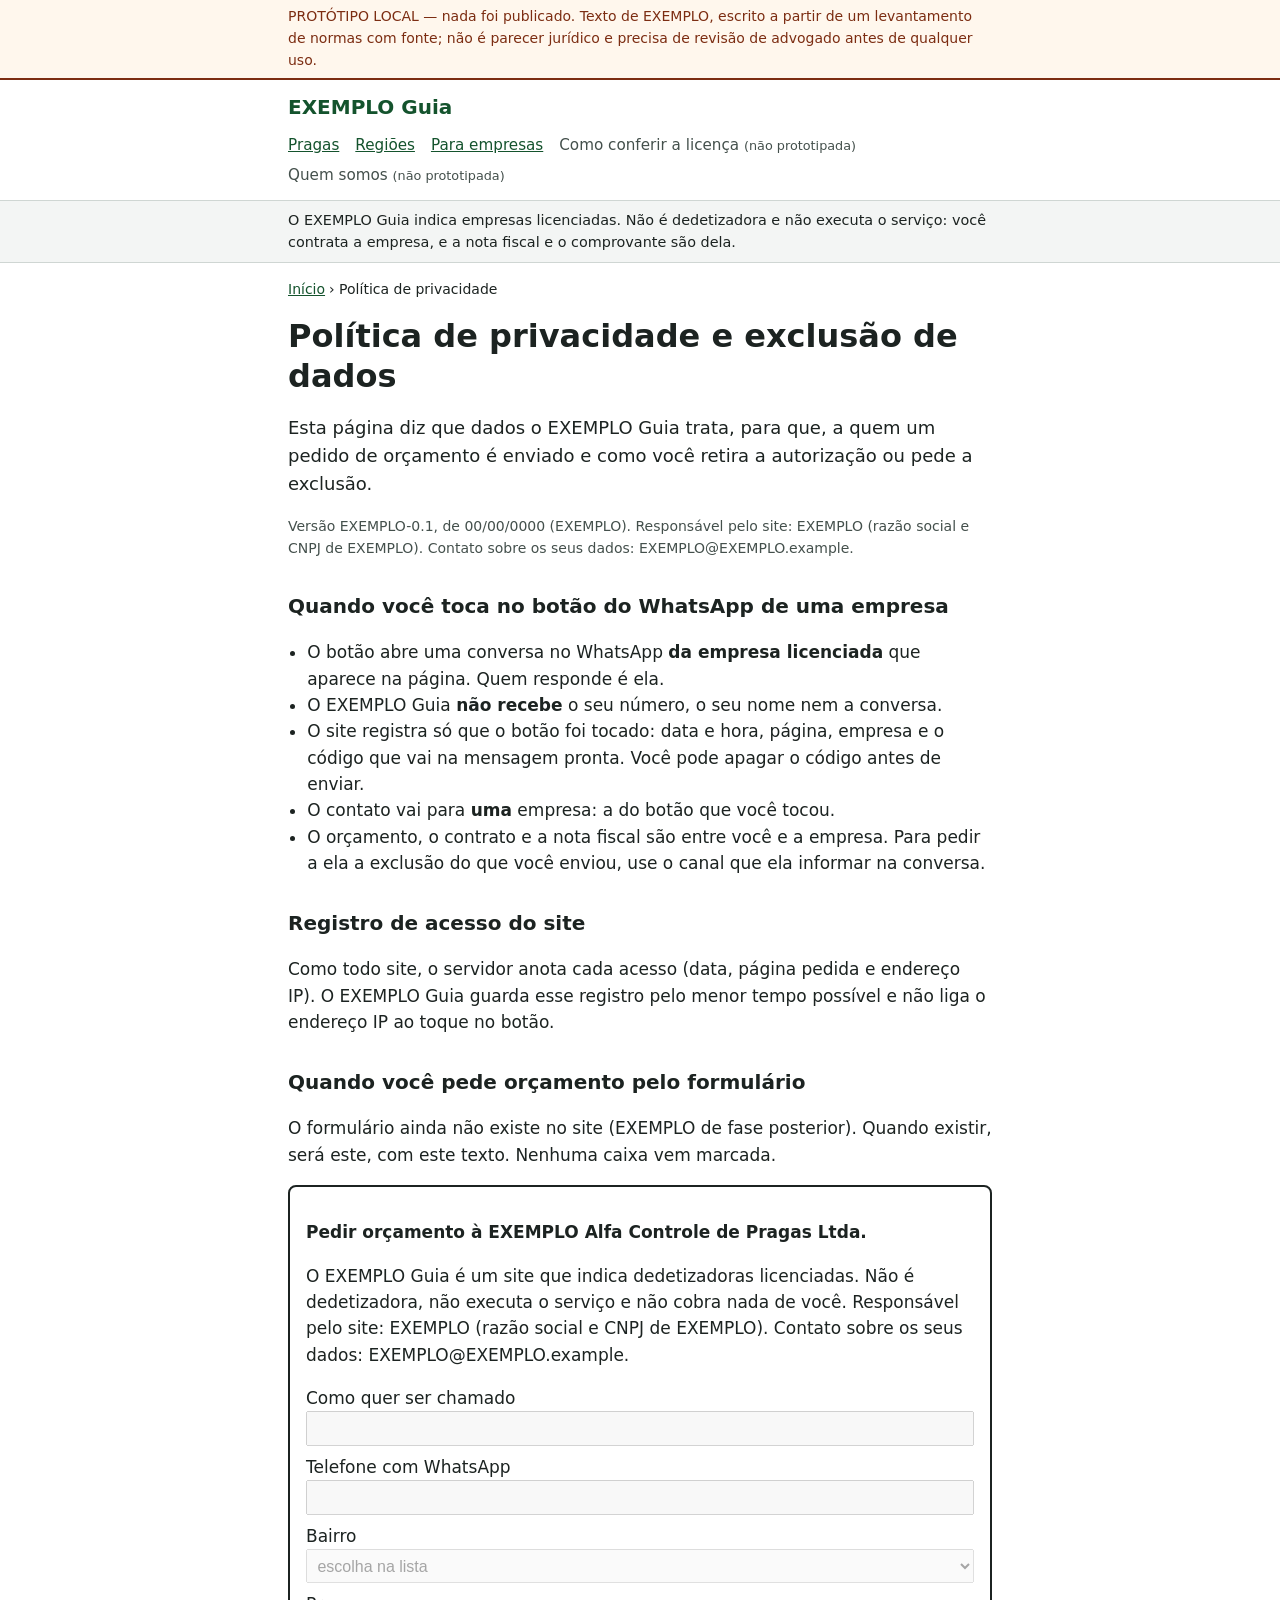
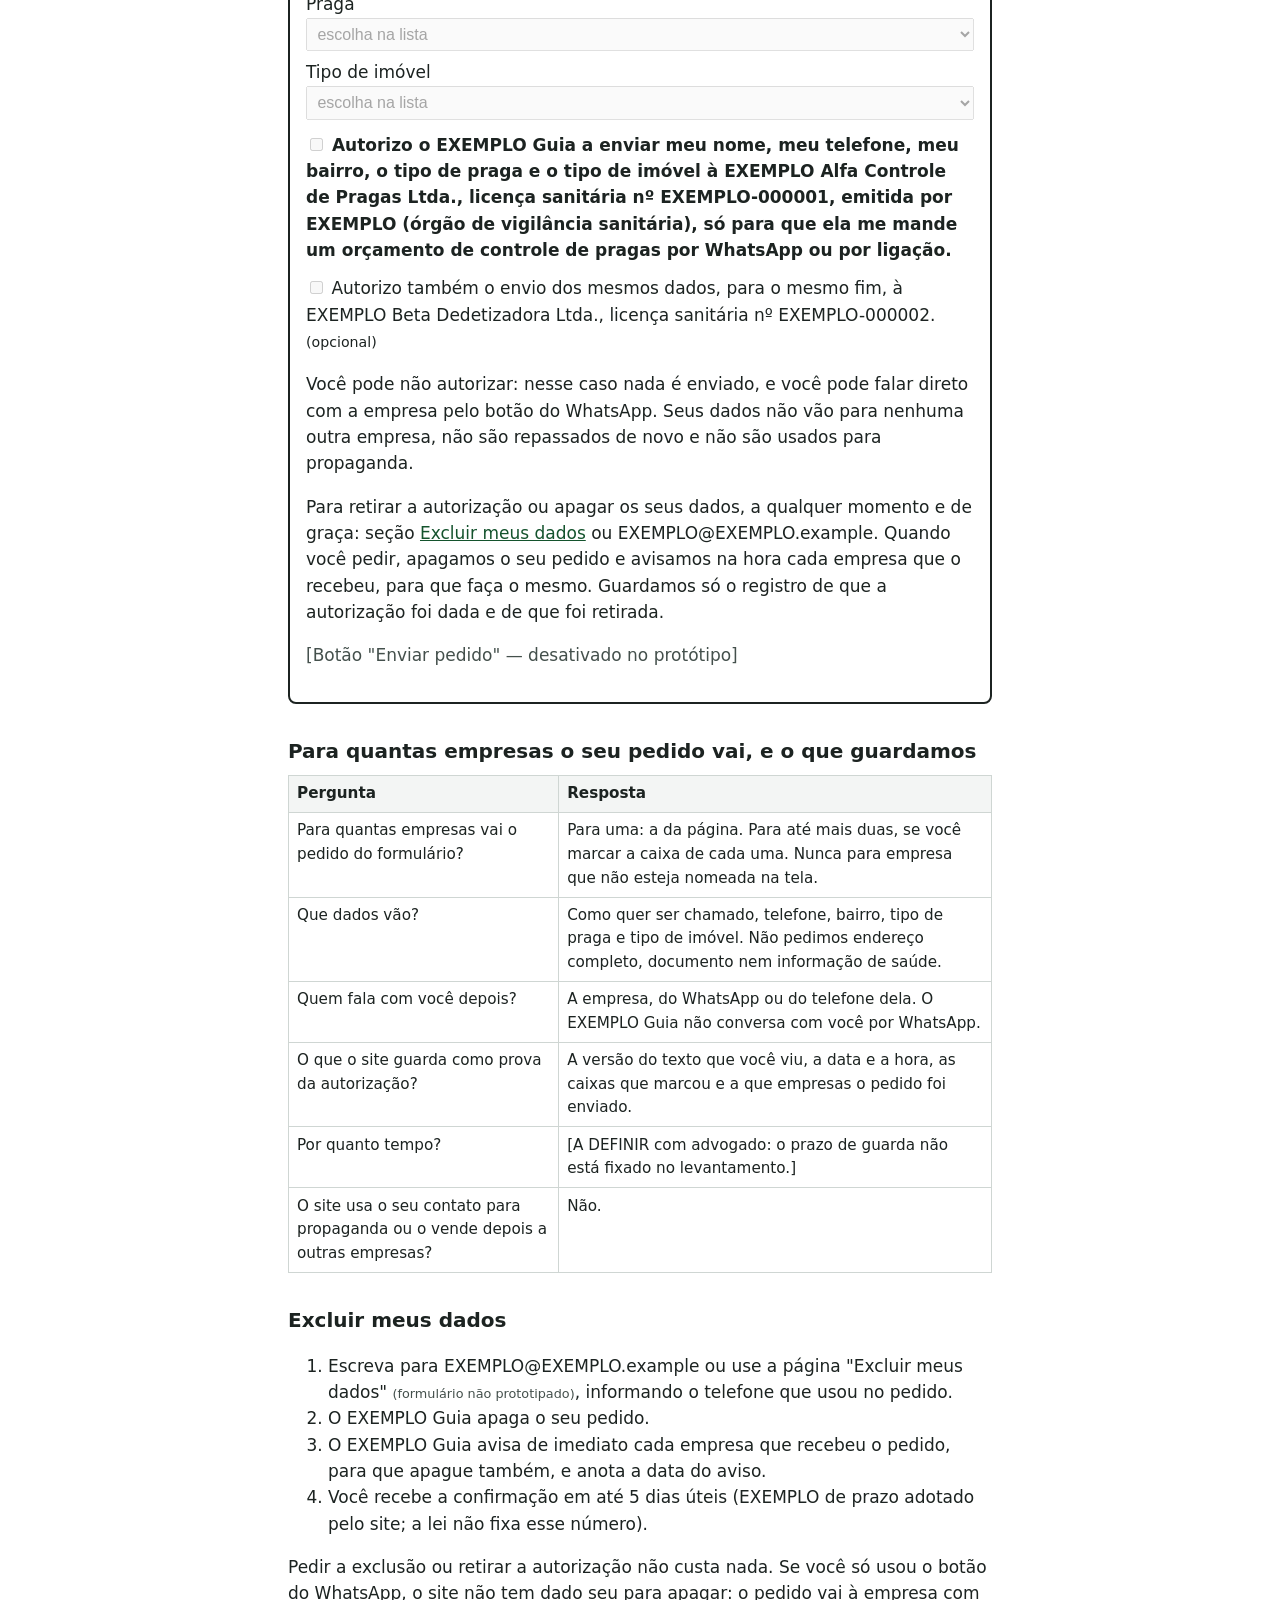
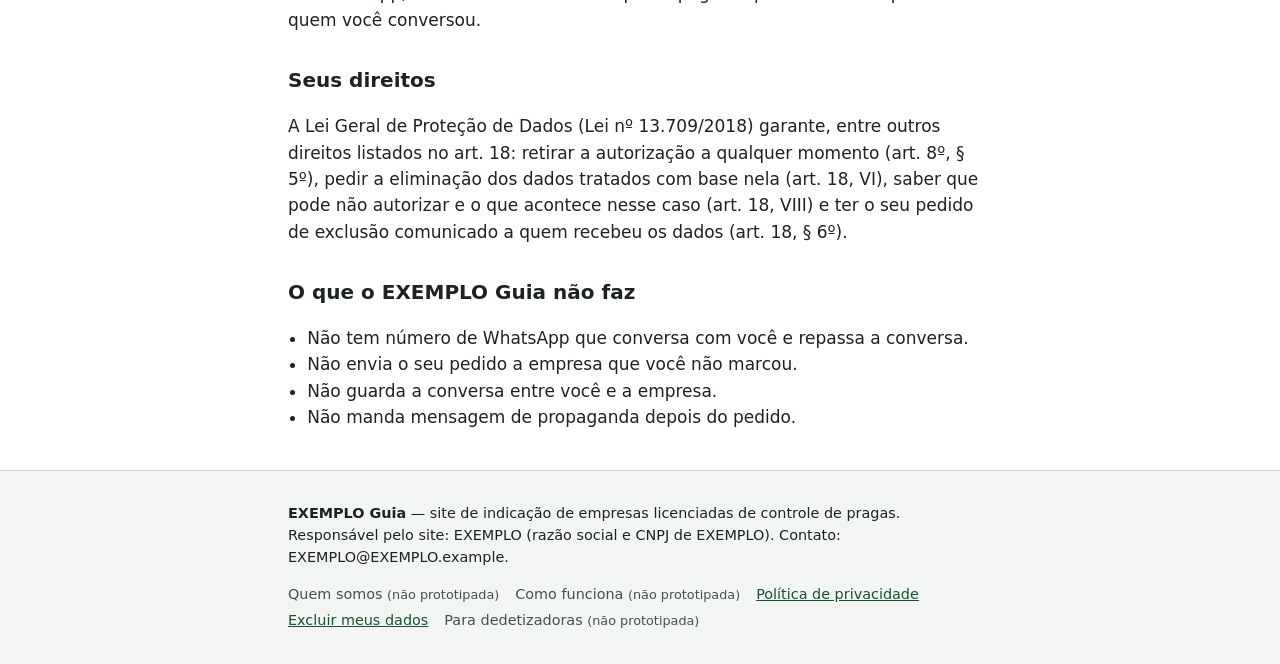
==== prototipo/privacidade/index.html @ ca92075f "item 7: primeira versao do prototipo (4 paginas, estilo, robots, LEIA-ME; nao verificado); item 5: v" ====
<!DOCTYPE html>
<html lang="pt-BR">
<head>
  <meta charset="utf-8">
  <meta name="viewport" content="width=device-width, initial-scale=1">
  <title>Política de privacidade e exclusão de dados | EXEMPLO Guia</title>
  <meta name="description" content="Que dados o EXEMPLO Guia trata, para quem um pedido de orçamento é enviado, o texto da autorização e como pedir a exclusão.">
  <link rel="canonical" href="https://EXEMPLO.example/privacidade/">
  <link rel="stylesheet" href="../estilo.css">
  <script type="application/ld+json">
  {
    "@context": "https://schema.org",
    "@type": "BreadcrumbList",
    "itemListElement": [
      { "@type": "ListItem", "position": 1, "name": "Início", "item": "https://EXEMPLO.example/" },
      { "@type": "ListItem", "position": 2, "name": "Política de privacidade", "item": "https://EXEMPLO.example/privacidade/" }
    ]
  }
  </script>
</head>
<body>

<!-- G1: faixa do protótipo (não faz parte do site) -->
<div class="prototipo" data-bloco="G1"><div class="largura">PROTÓTIPO LOCAL — nada foi publicado. Texto de EXEMPLO, escrito a partir de um levantamento de normas com fonte; não é parecer jurídico e precisa de revisão de advogado antes de qualquer uso.</div></div>

<!-- G2: cabeçalho e navegação -->
<header class="topo" data-bloco="G2"><div class="largura">
  <a class="nome" href="../index.html">EXEMPLO Guia</a>
  <nav aria-label="Principal">
    <ul>
      <li><a href="../index.html#pragas">Pragas</a></li>
      <li><a href="../index.html#regioes">Regiões</a></li>
      <li><a href="../para-empresas/restaurantes/index.html">Para empresas</a></li>
      <li><span class="np">Como conferir a licença <small>(não prototipada)</small></span></li>
      <li><span class="np">Quem somos <small>(não prototipada)</small></span></li>
    </ul>
  </nav>
</div></header>

<!-- G3: faixa fixa — o site é intermediário -->
<div class="intermediario" data-bloco="G3"><div class="largura">O EXEMPLO Guia indica empresas licenciadas. Não é dedetizadora e não executa o serviço: você contrata a empresa, e a nota fiscal e o comprovante são dela.</div></div>

<main class="largura">

  <!-- V0: trilha -->
  <nav class="trilha" aria-label="Você está em" data-bloco="V0">
    <ol>
      <li><a href="../index.html">Início</a></li>
      <li aria-current="page">Política de privacidade</li>
    </ol>
  </nav>

  <!-- V1: título, quem responde, versão -->
  <section data-bloco="V1">
    <h1>Política de privacidade e exclusão de dados</h1>
    <p class="abertura">Esta página diz que dados o EXEMPLO Guia trata, para que, a quem um pedido de orçamento é enviado e como você retira a autorização ou pede a exclusão.</p>
    <p class="revisao">Versão EXEMPLO-0.1, de 00/00/0000 (EXEMPLO). Responsável pelo site: EXEMPLO (razão social e CNPJ de EXEMPLO). Contato sobre os seus dados: EXEMPLO@EXEMPLO.example.</p>
  </section>

  <!-- V2: o que acontece no botão do WhatsApp (via A) -->
  <section data-bloco="V2">
    <h2>Quando você toca no botão do WhatsApp de uma empresa</h2>
    <ul class="lista-simples">
      <li>O botão abre uma conversa no WhatsApp <strong>da empresa licenciada</strong> que aparece na página. Quem responde é ela.</li>
      <li>O EXEMPLO Guia <strong>não recebe</strong> o seu número, o seu nome nem a conversa.</li>
      <li>O site registra só que o botão foi tocado: data e hora, página, empresa e o código que vai na mensagem pronta. Você pode apagar o código antes de enviar.</li>
      <li>O contato vai para <strong>uma</strong> empresa: a do botão que você tocou.</li>
      <li>O orçamento, o contrato e a nota fiscal são entre você e a empresa. Para pedir a ela a exclusão do que você enviou, use o canal que ela informar na conversa.</li>
    </ul>
  </section>

  <!-- V3: registro de acesso do servidor -->
  <section data-bloco="V3">
    <h2>Registro de acesso do site</h2>
    <p>Como todo site, o servidor anota cada acesso (data, página pedida e endereço IP). O EXEMPLO Guia guarda esse registro pelo menor tempo possível e não liga o endereço IP ao toque no botão.</p>
  </section>

  <!-- V4: formulário com autorização (via B) — texto do consentimento -->
  <section id="autorizacao" data-bloco="V4">
    <h2>Quando você pede orçamento pelo formulário</h2>
    <p>O formulário ainda não existe no site (EXEMPLO de fase posterior). Quando existir, será este, com este texto. Nenhuma caixa vem marcada.</p>

    <div class="consentimento" role="group" aria-label="Exemplo de formulário, desativado">
      <h3>Pedir orçamento à EXEMPLO Alfa Controle de Pragas Ltda.</h3>
      <p>O EXEMPLO Guia é um site que indica dedetizadoras licenciadas. Não é dedetizadora, não executa o serviço e não cobra nada de você. Responsável pelo site: EXEMPLO (razão social e CNPJ de EXEMPLO). Contato sobre os seus dados: EXEMPLO@EXEMPLO.example.</p>

      <span class="campo">Como quer ser chamado <input type="text" disabled aria-label="Como quer ser chamado (desativado)"></span>
      <span class="campo">Telefone com WhatsApp <input type="text" disabled aria-label="Telefone com WhatsApp (desativado)"></span>
      <span class="campo">Bairro <select disabled aria-label="Bairro (desativado)"><option>escolha na lista</option></select></span>
      <span class="campo">Praga <select disabled aria-label="Praga (desativado)"><option>escolha na lista</option></select></span>
      <span class="campo">Tipo de imóvel <select disabled aria-label="Tipo de imóvel (desativado)"><option>escolha na lista</option></select></span>

      <label class="principal"><input type="checkbox" disabled> Autorizo o EXEMPLO Guia a enviar meu nome, meu telefone, meu bairro, o tipo de praga e o tipo de imóvel à EXEMPLO Alfa Controle de Pragas Ltda., licença sanitária nº EXEMPLO-000001, emitida por EXEMPLO (órgão de vigilância sanitária), só para que ela me mande um orçamento de controle de pragas por WhatsApp ou por ligação.</label>

      <label><input type="checkbox" disabled> Autorizo também o envio dos mesmos dados, para o mesmo fim, à EXEMPLO Beta Dedetizadora Ltda., licença sanitária nº EXEMPLO-000002. <small>(opcional)</small></label>

      <p>Você pode não autorizar: nesse caso nada é enviado, e você pode falar direto com a empresa pelo botão do WhatsApp. Seus dados não vão para nenhuma outra empresa, não são repassados de novo e não são usados para propaganda.</p>
      <p>Para retirar a autorização ou apagar os seus dados, a qualquer momento e de graça: seção <a href="#excluir">Excluir meus dados</a> ou EXEMPLO@EXEMPLO.example. Quando você pedir, apagamos o seu pedido e avisamos na hora cada empresa que o recebeu, para que faça o mesmo. Guardamos só o registro de que a autorização foi dada e de que foi retirada.</p>
      <p><span class="np">[Botão "Enviar pedido" — desativado no protótipo]</span></p>
    </div>
  </section>

  <!-- V5: para quantas empresas e o que fica guardado -->
  <section data-bloco="V5">
    <h2>Para quantas empresas o seu pedido vai, e o que guardamos</h2>
    <table>
      <thead><tr><th>Pergunta</th><th>Resposta</th></tr></thead>
      <tbody>
        <tr><td>Para quantas empresas vai o pedido do formulário?</td><td>Para uma: a da página. Para até mais duas, se você marcar a caixa de cada uma. Nunca para empresa que não esteja nomeada na tela.</td></tr>
        <tr><td>Que dados vão?</td><td>Como quer ser chamado, telefone, bairro, tipo de praga e tipo de imóvel. Não pedimos endereço completo, documento nem informação de saúde.</td></tr>
        <tr><td>Quem fala com você depois?</td><td>A empresa, do WhatsApp ou do telefone dela. O EXEMPLO Guia não conversa com você por WhatsApp.</td></tr>
        <tr><td>O que o site guarda como prova da autorização?</td><td>A versão do texto que você viu, a data e a hora, as caixas que marcou e a que empresas o pedido foi enviado.</td></tr>
        <tr><td>Por quanto tempo?</td><td>[A DEFINIR com advogado: o prazo de guarda não está fixado no levantamento.]</td></tr>
        <tr><td>O site usa o seu contato para propaganda ou o vende depois a outras empresas?</td><td>Não.</td></tr>
      </tbody>
    </table>
  </section>

  <!-- V6: exclusão -->
  <section id="excluir" data-bloco="V6">
    <h2>Excluir meus dados</h2>
    <ol>
      <li>Escreva para EXEMPLO@EXEMPLO.example ou use a página "Excluir meus dados" <span class="np"><small>(formulário não prototipado)</small></span>, informando o telefone que usou no pedido.</li>
      <li>O EXEMPLO Guia apaga o seu pedido.</li>
      <li>O EXEMPLO Guia avisa de imediato cada empresa que recebeu o pedido, para que apague também, e anota a data do aviso.</li>
      <li>Você recebe a confirmação em até 5 dias úteis (EXEMPLO de prazo adotado pelo site; a lei não fixa esse número).</li>
    </ol>
    <p>Pedir a exclusão ou retirar a autorização não custa nada. Se você só usou o botão do WhatsApp, o site não tem dado seu para apagar: o pedido vai à empresa com quem você conversou.</p>
  </section>

  <!-- V7: direitos -->
  <section data-bloco="V7">
    <h2>Seus direitos</h2>
    <p>A Lei Geral de Proteção de Dados (Lei nº 13.709/2018) garante, entre outros direitos listados no art. 18: retirar a autorização a qualquer momento (art. 8º, § 5º), pedir a eliminação dos dados tratados com base nela (art. 18, VI), saber que pode não autorizar e o que acontece nesse caso (art. 18, VIII) e ter o seu pedido de exclusão comunicado a quem recebeu os dados (art. 18, § 6º).</p>
  </section>

  <!-- V8: o que o site não faz -->
  <section data-bloco="V8">
    <h2>O que o EXEMPLO Guia não faz</h2>
    <ul class="lista-simples">
      <li>Não tem número de WhatsApp que conversa com você e repassa a conversa.</li>
      <li>Não envia o seu pedido a empresa que você não marcou.</li>
      <li>Não guarda a conversa entre você e a empresa.</li>
      <li>Não manda mensagem de propaganda depois do pedido.</li>
    </ul>
  </section>

</main>

<!-- G4: rodapé -->
<footer class="rodape" data-bloco="G4"><div class="largura">
  <p><strong>EXEMPLO Guia</strong> — site de indicação de empresas licenciadas de controle de pragas. Responsável pelo site: EXEMPLO (razão social e CNPJ de EXEMPLO). Contato: EXEMPLO@EXEMPLO.example.</p>
  <ul>
    <li><span class="np">Quem somos <small>(não prototipada)</small></span></li>
    <li><span class="np">Como funciona <small>(não prototipada)</small></span></li>
    <li><a href="index.html" aria-current="page">Política de privacidade</a></li>
    <li><a href="#excluir">Excluir meus dados</a></li>
    <li><span class="np">Para dedetizadoras <small>(não prototipada)</small></span></li>
  </ul>
</div></footer>

</body>
</html>
---- prototipo/estilo.css ----
/* Protótipo local do EXEMPLO Guia — HTML e CSS puros, sem dependência, sem script. Nada foi publicado. */
/* Celular primeiro (desenho_v0.md, seção 3.4): uma coluna; em tela larga só aumenta a margem. */

:root {
  --texto: #1c2321;
  --fundo: #ffffff;
  --suave: #f3f5f4;
  --linha: #cfd6d3;
  --marca: #14532d;
  --botao: #166534;
  --aviso: #7c2d12;
  --aviso-fundo: #fff7ed;
}

* { box-sizing: border-box; }

body {
  margin: 0;
  font-family: system-ui, -apple-system, "Segoe UI", Roboto, Arial, sans-serif;
  font-size: 1.0625rem;
  line-height: 1.55;
  color: var(--texto);
  background: var(--fundo);
}

a { color: var(--marca); }
a:focus-visible { outline: 3px solid #f59e0b; outline-offset: 2px; }

.largura { max-width: 46rem; margin: 0 auto; padding: 0 1rem; }

/* G1 — faixa que só existe no protótipo */
.prototipo {
  background: var(--aviso-fundo);
  color: var(--aviso);
  border-bottom: 2px solid var(--aviso);
  font-size: 0.875rem;
  padding: 0.4rem 0;
}

/* G2 — cabeçalho e navegação */
.topo { border-bottom: 1px solid var(--linha); padding: 0.75rem 0; }
.topo .nome { font-weight: 700; font-size: 1.25rem; text-decoration: none; color: var(--marca); }
.topo nav ul { list-style: none; margin: 0.5rem 0 0; padding: 0; display: flex; flex-wrap: wrap; gap: 0.25rem 1rem; }
.topo nav a, .topo nav span { font-size: 0.95rem; }

/* G3 — faixa fixa: o site é intermediário */
.intermediario {
  background: var(--suave);
  border-bottom: 1px solid var(--linha);
  font-size: 0.9rem;
  padding: 0.5rem 0;
}

.trilha { font-size: 0.875rem; margin: 1rem 0 0; }
.trilha ol { list-style: none; margin: 0; padding: 0; display: flex; flex-wrap: wrap; gap: 0.25rem; }
.trilha li + li::before { content: "› "; }

h1 { font-size: 1.6rem; line-height: 1.25; margin: 1rem 0 0.5rem; }
h2 { font-size: 1.25rem; margin: 2rem 0 0.5rem; }
h3 { font-size: 1.0625rem; margin: 1rem 0 0.25rem; }
.abertura { font-size: 1.125rem; }
.revisao { font-size: 0.875rem; color: #44504c; }

/* Bloco "Quem executa" */
.empresa {
  border: 1px solid var(--linha);
  border-radius: 0.5rem;
  padding: 1rem;
  margin: 1rem 0;
  background: var(--fundo);
}
.empresa h3 { margin-top: 0; font-size: 1.125rem; }
.empresa dl { margin: 0.5rem 0; display: grid; grid-template-columns: 1fr; gap: 0.15rem 1rem; }
.empresa dt { font-weight: 600; font-size: 0.9rem; }
.empresa dd { margin: 0 0 0.4rem; }
.publicidade {
  display: inline-block;
  font-size: 0.8rem;
  font-weight: 700;
  letter-spacing: 0.02em;
  border: 1px solid var(--texto);
  border-radius: 0.25rem;
  padding: 0 0.4rem;
  margin-bottom: 0.5rem;
}

.botao {
  display: block;
  text-align: center;
  background: var(--botao);
  color: #ffffff;
  font-weight: 700;
  text-decoration: none;
  border-radius: 0.5rem;
  padding: 0.8rem 1rem;
  margin: 0.75rem 0 0.4rem;
}
.aviso-botao { font-size: 0.875rem; color: #44504c; margin: 0; }

table { border-collapse: collapse; width: 100%; margin: 0.5rem 0; font-size: 0.95rem; }
th, td { border: 1px solid var(--linha); padding: 0.4rem 0.5rem; text-align: left; vertical-align: top; }
th { background: var(--suave); }

.lista-simples { padding-left: 1.2rem; }
.np { color: #44504c; }
.np small { font-size: 0.8rem; }
.a-escrever {
  border-left: 4px solid var(--aviso);
  background: var(--aviso-fundo);
  padding: 0.5rem 0.75rem;
  font-size: 0.95rem;
}

/* Texto de consentimento (política de privacidade) */
.consentimento {
  border: 2px solid var(--texto);
  border-radius: 0.5rem;
  padding: 1rem;
  margin: 1rem 0;
}
.consentimento label { display: block; margin: 0.75rem 0; }
.consentimento .campo { display: block; margin: 0.5rem 0; }
.consentimento input[type="text"], .consentimento select { width: 100%; padding: 0.4rem; font-size: 1rem; }
.consentimento .principal { font-weight: 700; }

/* Atalho pequeno e fixo no rodapé da tela: leva ao bloco "Quem executa"; não cobre o conteúdo */
.atalho {
  position: sticky;
  bottom: 0;
  background: var(--fundo);
  border-top: 1px solid var(--linha);
  padding: 0.4rem 0;
  font-size: 0.9rem;
  text-align: center;
}

.rodape {
  margin-top: 2.5rem;
  border-top: 1px solid var(--linha);
  background: var(--suave);
  font-size: 0.9rem;
  padding: 1rem 0 1.5rem;
}
.rodape ul { list-style: none; margin: 0.5rem 0; padding: 0; display: flex; flex-wrap: wrap; gap: 0.25rem 1rem; }

@media (min-width: 40rem) {
  h1 { font-size: 2rem; }
  .empresa dl { grid-template-columns: 14rem 1fr; }
  .empresa dd { margin-bottom: 0.15rem; }
  .botao { display: inline-block; }
}
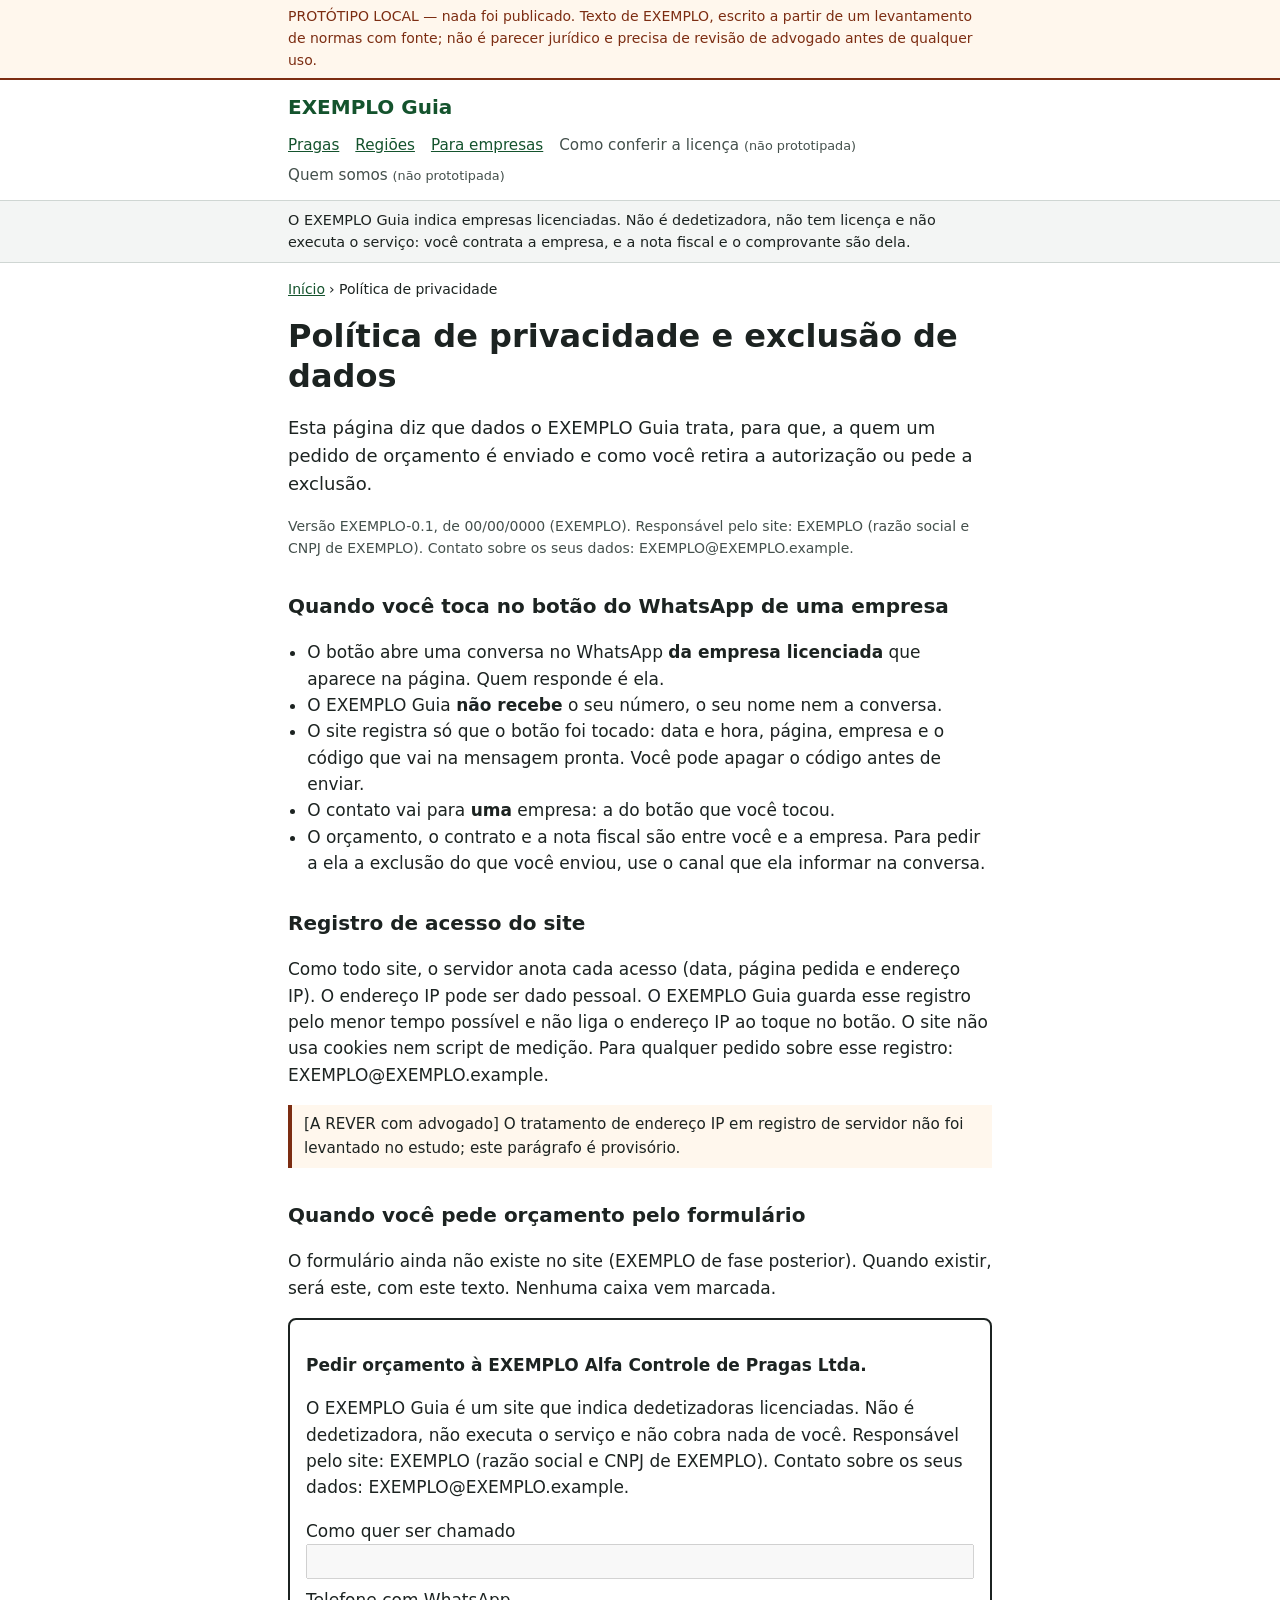
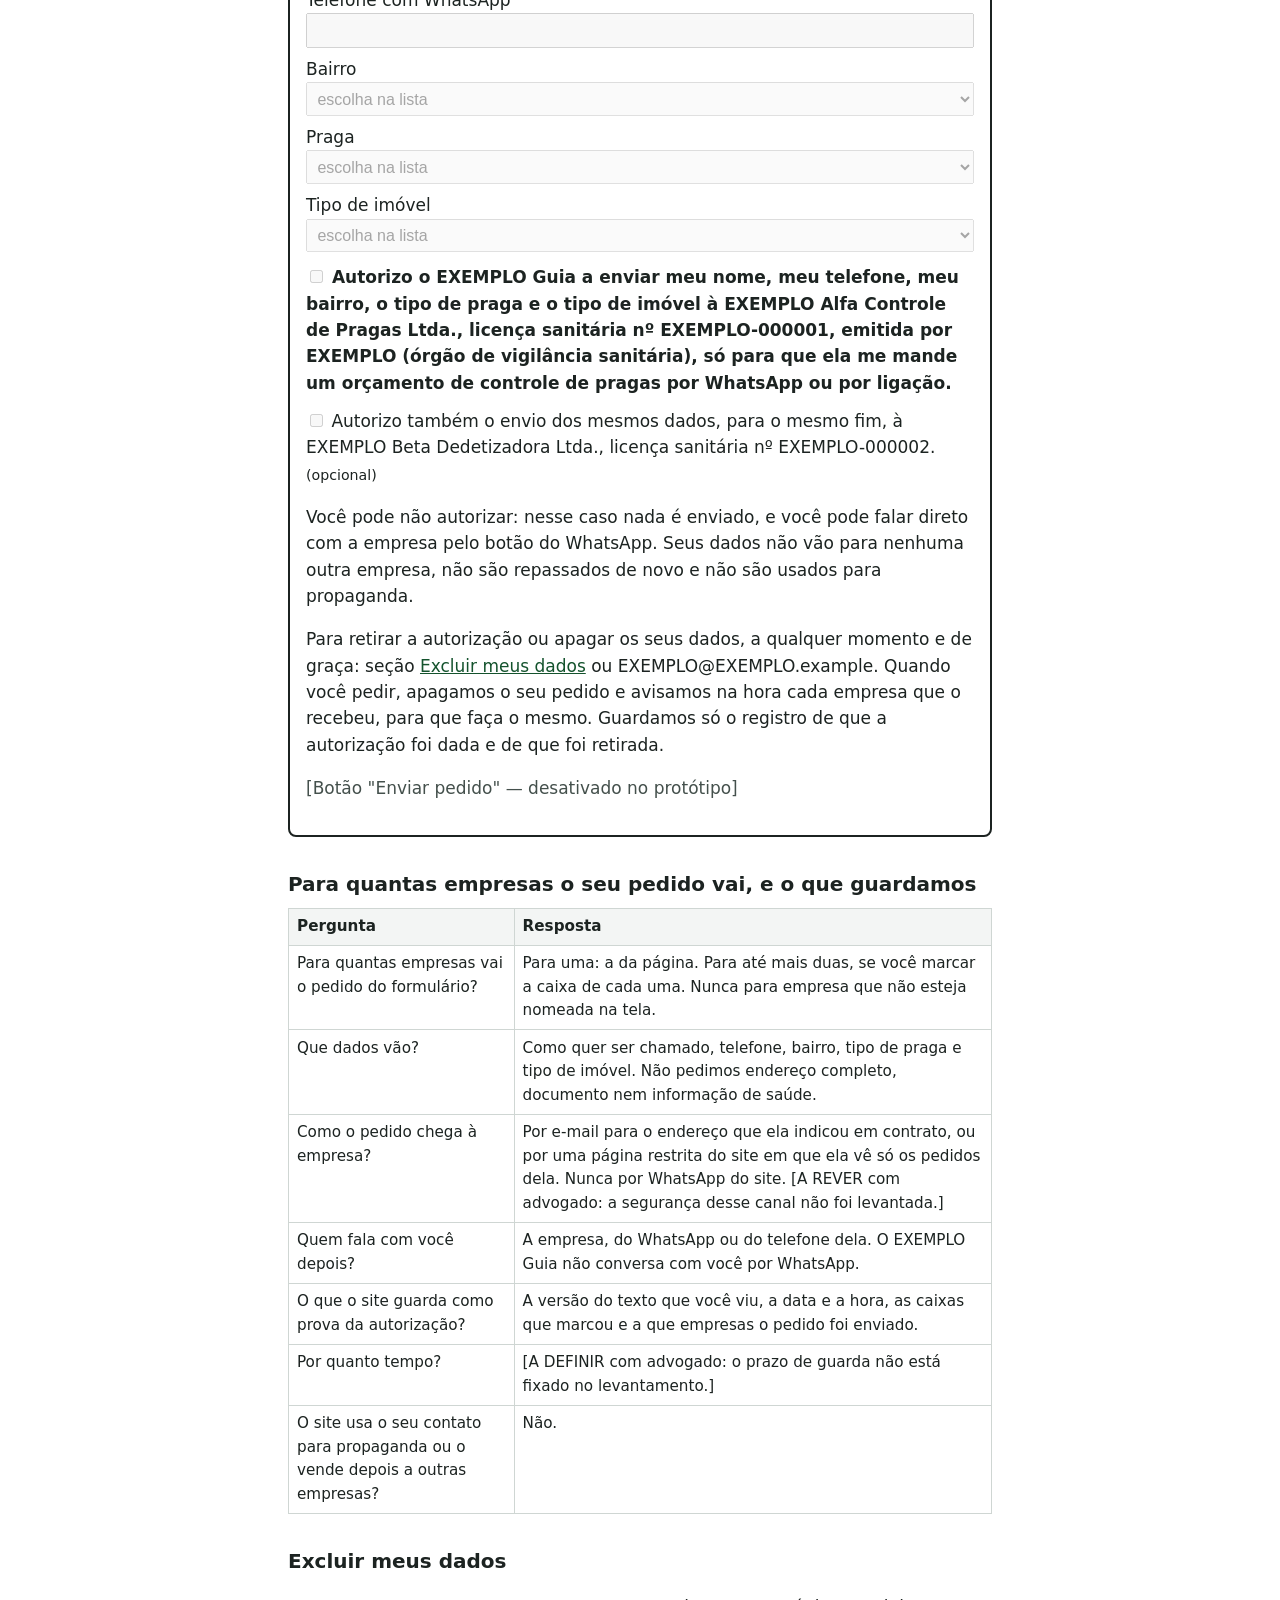
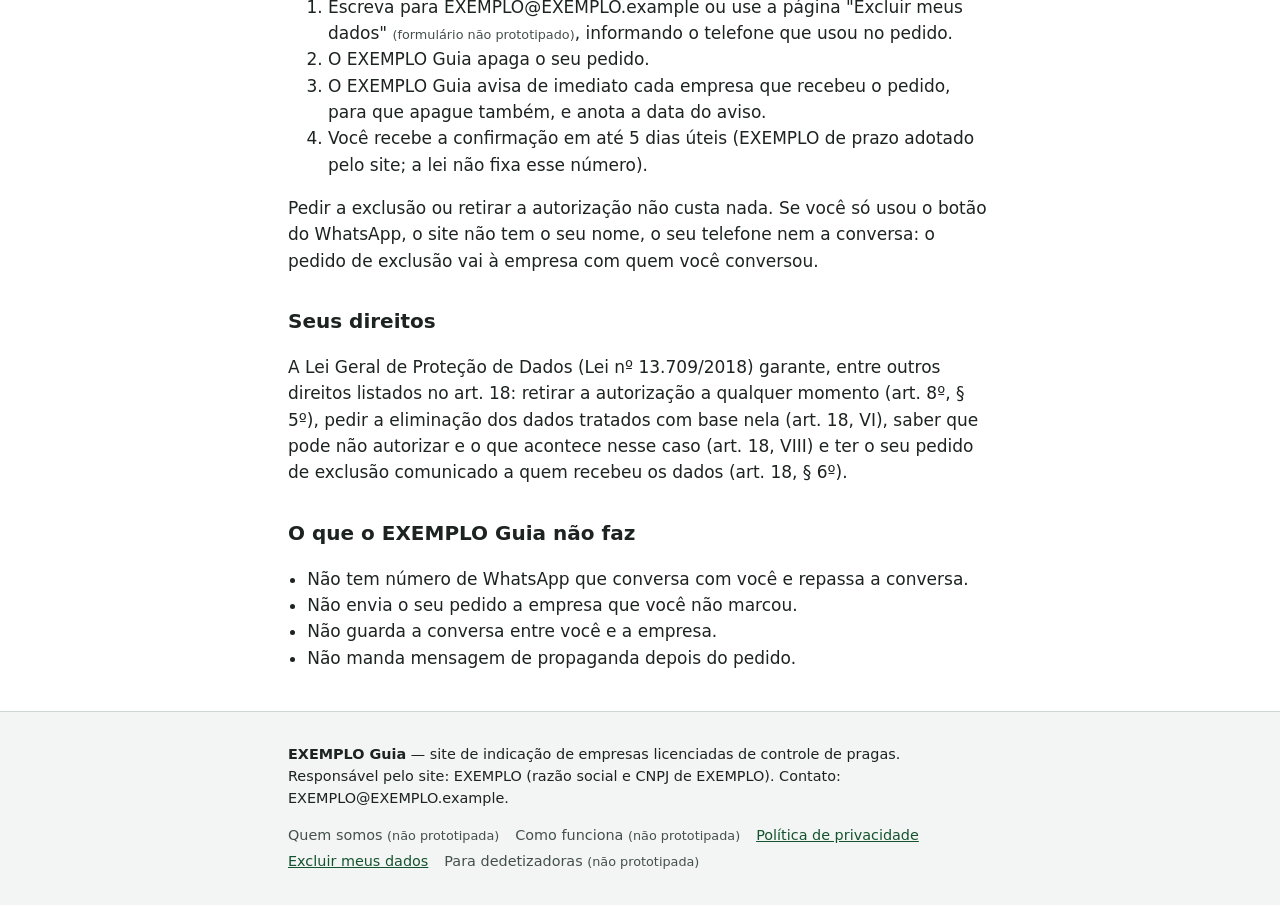
==== commit e0760ca4: "item 6: 21 correcoes do verificador aplicadas (verificacao_item6.md); item 7 e 8 alinhados ao desenh" ====
--- a/prototipo/privacidade/index.html
+++ b/prototipo/privacidade/index.html
@@ -38,7 +38,7 @@
 </div></header>
 
 <!-- G3: faixa fixa — o site é intermediário -->
-<div class="intermediario" data-bloco="G3"><div class="largura">O EXEMPLO Guia indica empresas licenciadas. Não é dedetizadora e não executa o serviço: você contrata a empresa, e a nota fiscal e o comprovante são dela.</div></div>
+<div class="intermediario" data-bloco="G3"><div class="largura">O EXEMPLO Guia indica empresas licenciadas. Não é dedetizadora, não tem licença e não executa o serviço: você contrata a empresa, e a nota fiscal e o comprovante são dela.</div></div>
 
 <main class="largura">
 
@@ -72,7 +72,8 @@
   <!-- V3: registro de acesso do servidor -->
   <section data-bloco="V3">
     <h2>Registro de acesso do site</h2>
-    <p>Como todo site, o servidor anota cada acesso (data, página pedida e endereço IP). O EXEMPLO Guia guarda esse registro pelo menor tempo possível e não liga o endereço IP ao toque no botão.</p>
+    <p>Como todo site, o servidor anota cada acesso (data, página pedida e endereço IP). O endereço IP pode ser dado pessoal. O EXEMPLO Guia guarda esse registro pelo menor tempo possível e não liga o endereço IP ao toque no botão. O site não usa cookies nem script de medição. Para qualquer pedido sobre esse registro: EXEMPLO@EXEMPLO.example.</p>
+    <p class="a-escrever">[A REVER com advogado] O tratamento de endereço IP em registro de servidor não foi levantado no estudo; este parágrafo é provisório.</p>
   </section>
 
   <!-- V4: formulário com autorização (via B) — texto do consentimento -->
@@ -108,6 +109,7 @@
       <tbody>
         <tr><td>Para quantas empresas vai o pedido do formulário?</td><td>Para uma: a da página. Para até mais duas, se você marcar a caixa de cada uma. Nunca para empresa que não esteja nomeada na tela.</td></tr>
         <tr><td>Que dados vão?</td><td>Como quer ser chamado, telefone, bairro, tipo de praga e tipo de imóvel. Não pedimos endereço completo, documento nem informação de saúde.</td></tr>
+        <tr><td>Como o pedido chega à empresa?</td><td>Por e-mail para o endereço que ela indicou em contrato, ou por uma página restrita do site em que ela vê só os pedidos dela. Nunca por WhatsApp do site. [A REVER com advogado: a segurança desse canal não foi levantada.]</td></tr>
         <tr><td>Quem fala com você depois?</td><td>A empresa, do WhatsApp ou do telefone dela. O EXEMPLO Guia não conversa com você por WhatsApp.</td></tr>
         <tr><td>O que o site guarda como prova da autorização?</td><td>A versão do texto que você viu, a data e a hora, as caixas que marcou e a que empresas o pedido foi enviado.</td></tr>
         <tr><td>Por quanto tempo?</td><td>[A DEFINIR com advogado: o prazo de guarda não está fixado no levantamento.]</td></tr>
@@ -125,7 +127,7 @@
       <li>O EXEMPLO Guia avisa de imediato cada empresa que recebeu o pedido, para que apague também, e anota a data do aviso.</li>
       <li>Você recebe a confirmação em até 5 dias úteis (EXEMPLO de prazo adotado pelo site; a lei não fixa esse número).</li>
     </ol>
-    <p>Pedir a exclusão ou retirar a autorização não custa nada. Se você só usou o botão do WhatsApp, o site não tem dado seu para apagar: o pedido vai à empresa com quem você conversou.</p>
+    <p>Pedir a exclusão ou retirar a autorização não custa nada. Se você só usou o botão do WhatsApp, o site não tem o seu nome, o seu telefone nem a conversa: o pedido de exclusão vai à empresa com quem você conversou.</p>
   </section>
 
   <!-- V7: direitos -->
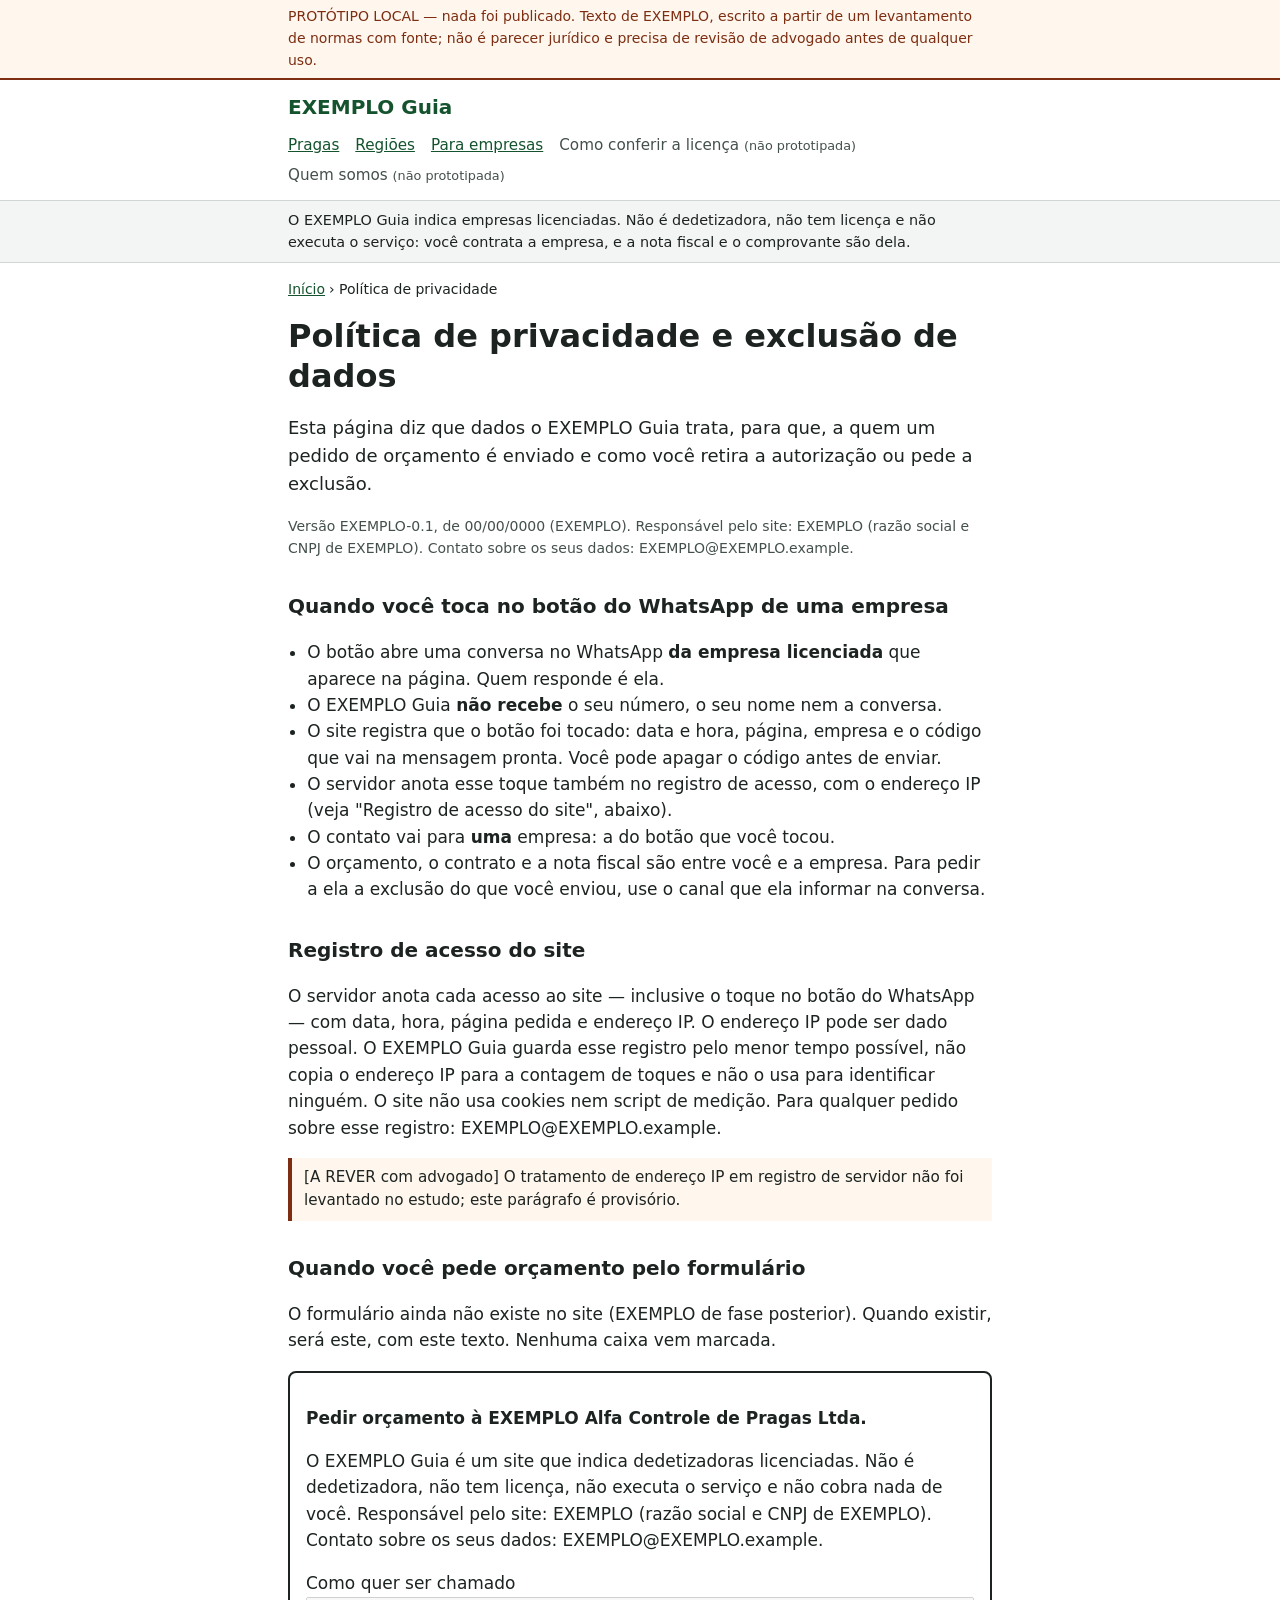
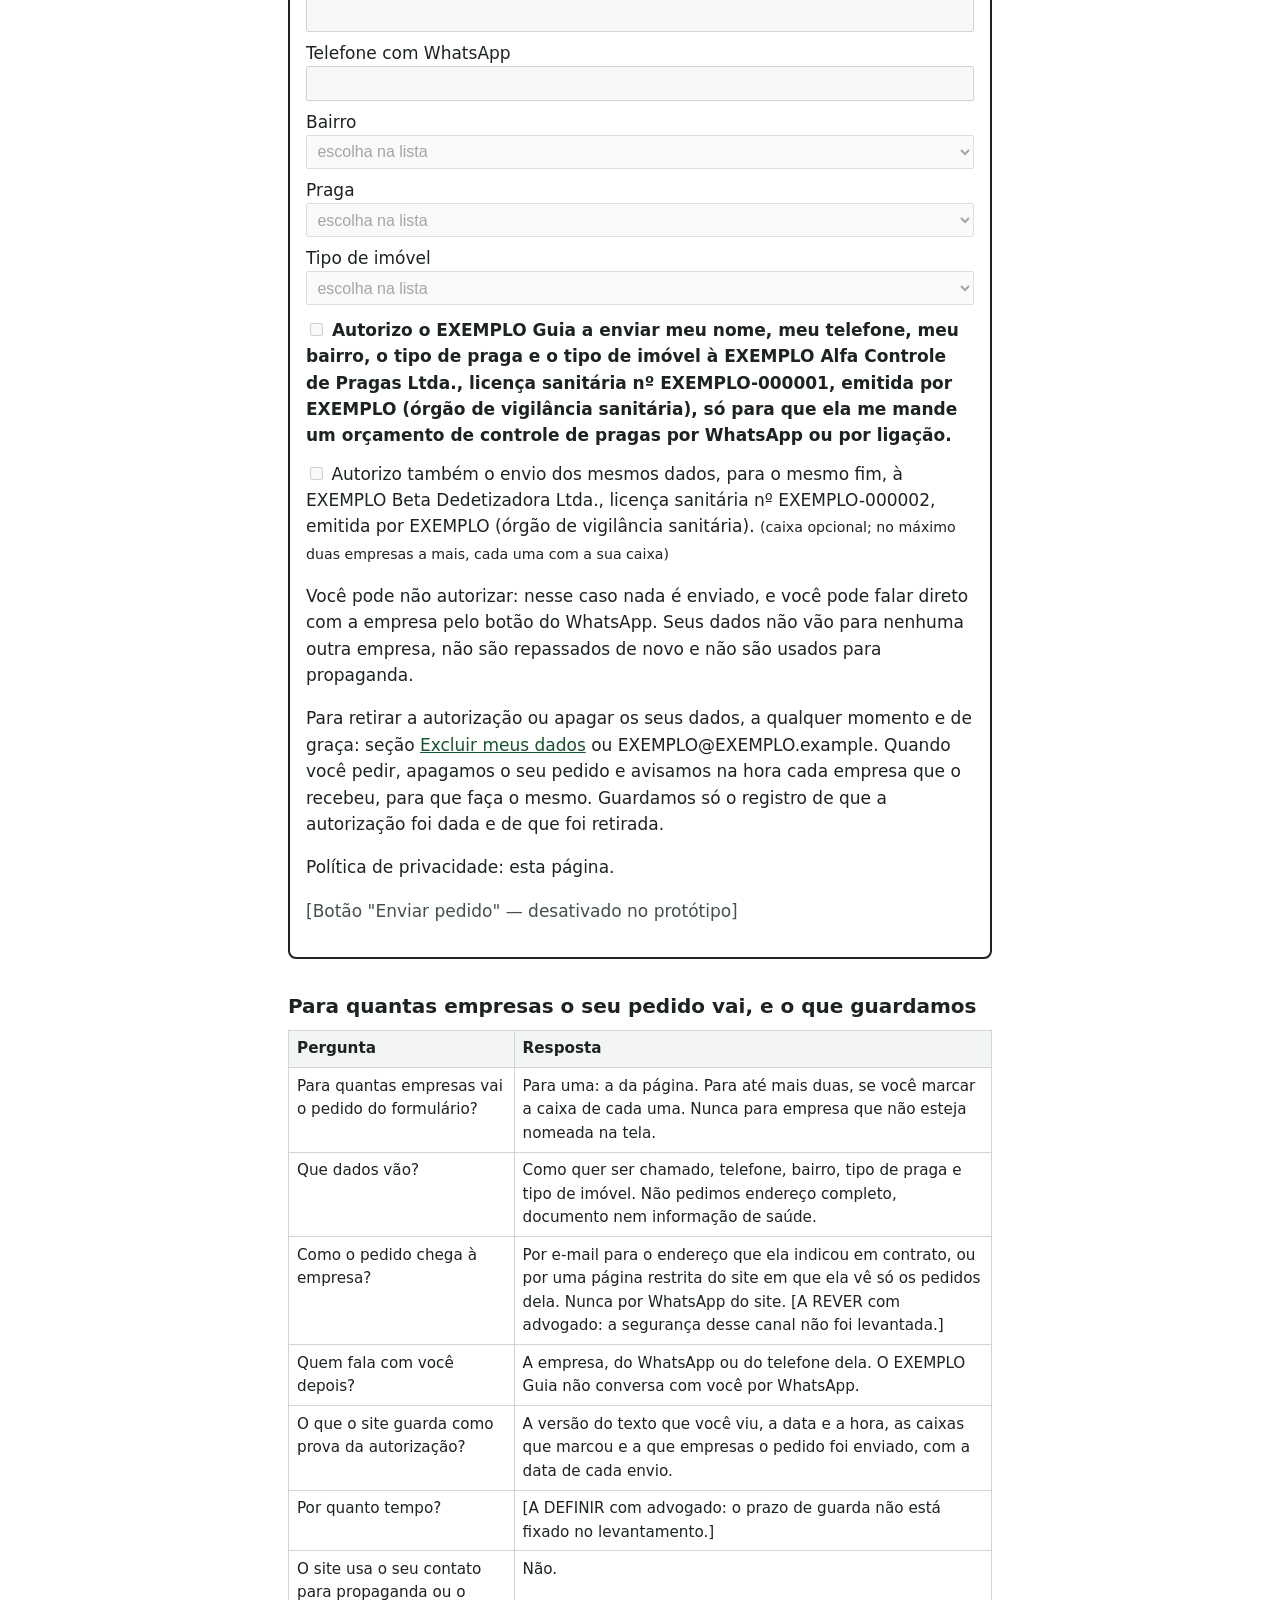
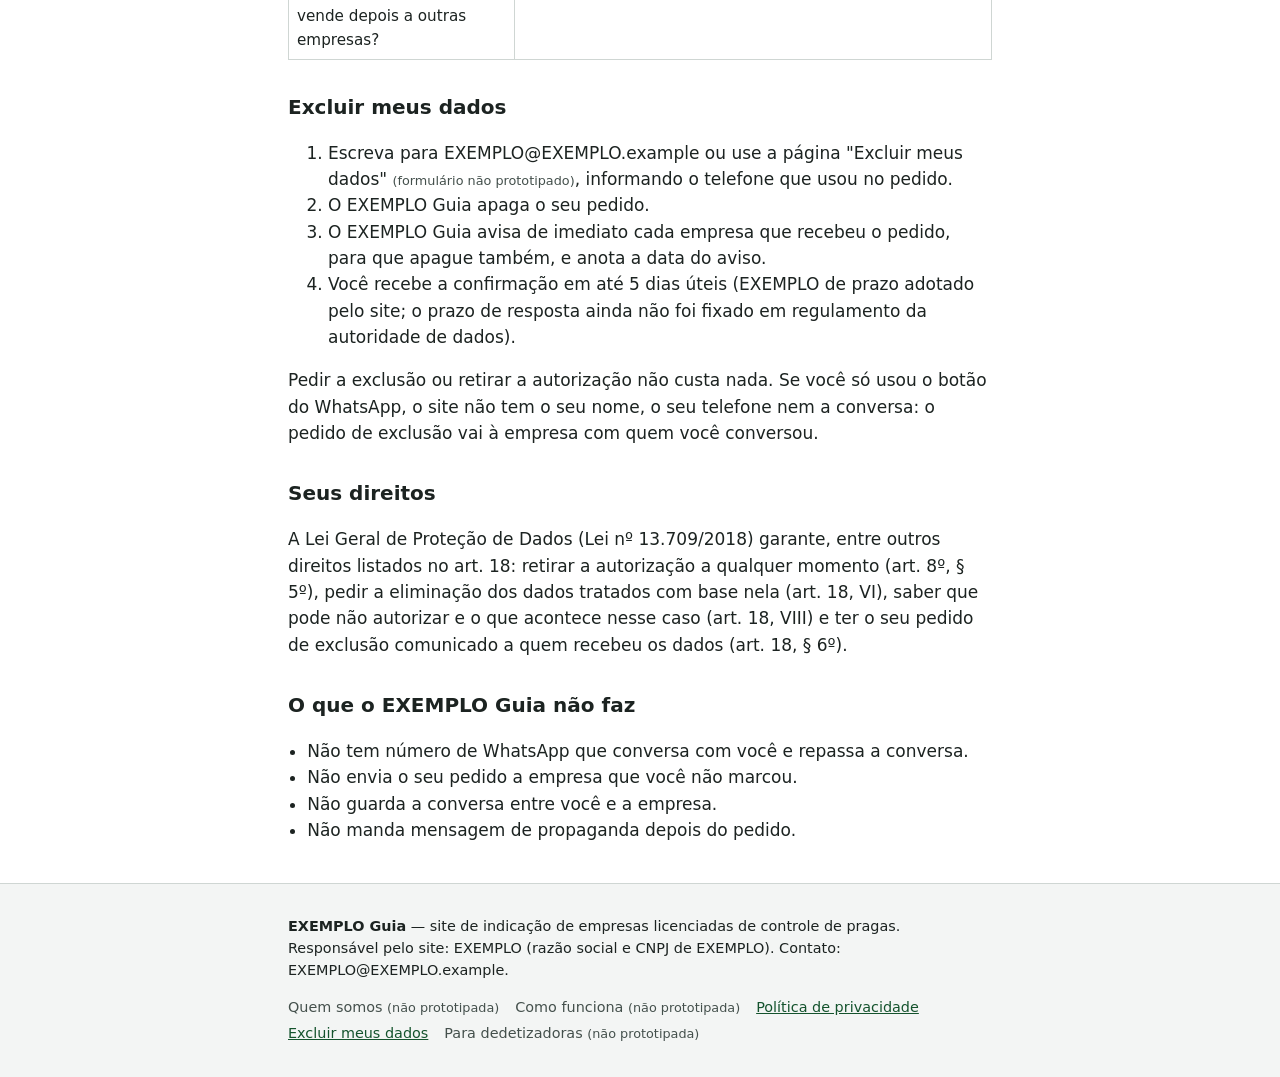
==== commit d4379c10: "item 7: verificacao_item7.md (aprovado com ressalvas; 0 falha em 12) e 22 correcoes aplicadas no pro" ====
--- a/prototipo/privacidade/index.html
+++ b/prototipo/privacidade/index.html
@@ -63,7 +63,8 @@
     <ul class="lista-simples">
       <li>O botão abre uma conversa no WhatsApp <strong>da empresa licenciada</strong> que aparece na página. Quem responde é ela.</li>
       <li>O EXEMPLO Guia <strong>não recebe</strong> o seu número, o seu nome nem a conversa.</li>
-      <li>O site registra só que o botão foi tocado: data e hora, página, empresa e o código que vai na mensagem pronta. Você pode apagar o código antes de enviar.</li>
+      <li>O site registra que o botão foi tocado: data e hora, página, empresa e o código que vai na mensagem pronta. Você pode apagar o código antes de enviar.</li>
+      <li>O servidor anota esse toque também no registro de acesso, com o endereço IP (veja "Registro de acesso do site", abaixo).</li>
       <li>O contato vai para <strong>uma</strong> empresa: a do botão que você tocou.</li>
       <li>O orçamento, o contrato e a nota fiscal são entre você e a empresa. Para pedir a ela a exclusão do que você enviou, use o canal que ela informar na conversa.</li>
     </ul>
@@ -72,7 +73,7 @@
   <!-- V3: registro de acesso do servidor -->
   <section data-bloco="V3">
     <h2>Registro de acesso do site</h2>
-    <p>Como todo site, o servidor anota cada acesso (data, página pedida e endereço IP). O endereço IP pode ser dado pessoal. O EXEMPLO Guia guarda esse registro pelo menor tempo possível e não liga o endereço IP ao toque no botão. O site não usa cookies nem script de medição. Para qualquer pedido sobre esse registro: EXEMPLO@EXEMPLO.example.</p>
+    <p>O servidor anota cada acesso ao site — inclusive o toque no botão do WhatsApp — com data, hora, página pedida e endereço IP. O endereço IP pode ser dado pessoal. O EXEMPLO Guia guarda esse registro pelo menor tempo possível, não copia o endereço IP para a contagem de toques e não o usa para identificar ninguém. O site não usa cookies nem script de medição. Para qualquer pedido sobre esse registro: EXEMPLO@EXEMPLO.example.</p>
     <p class="a-escrever">[A REVER com advogado] O tratamento de endereço IP em registro de servidor não foi levantado no estudo; este parágrafo é provisório.</p>
   </section>
 
@@ -83,7 +84,7 @@
 
     <div class="consentimento" role="group" aria-label="Exemplo de formulário, desativado">
       <h3>Pedir orçamento à EXEMPLO Alfa Controle de Pragas Ltda.</h3>
-      <p>O EXEMPLO Guia é um site que indica dedetizadoras licenciadas. Não é dedetizadora, não executa o serviço e não cobra nada de você. Responsável pelo site: EXEMPLO (razão social e CNPJ de EXEMPLO). Contato sobre os seus dados: EXEMPLO@EXEMPLO.example.</p>
+      <p>O EXEMPLO Guia é um site que indica dedetizadoras licenciadas. Não é dedetizadora, não tem licença, não executa o serviço e não cobra nada de você. Responsável pelo site: EXEMPLO (razão social e CNPJ de EXEMPLO). Contato sobre os seus dados: EXEMPLO@EXEMPLO.example.</p>
 
       <span class="campo">Como quer ser chamado <input type="text" disabled aria-label="Como quer ser chamado (desativado)"></span>
       <span class="campo">Telefone com WhatsApp <input type="text" disabled aria-label="Telefone com WhatsApp (desativado)"></span>
@@ -93,10 +94,11 @@
 
       <label class="principal"><input type="checkbox" disabled> Autorizo o EXEMPLO Guia a enviar meu nome, meu telefone, meu bairro, o tipo de praga e o tipo de imóvel à EXEMPLO Alfa Controle de Pragas Ltda., licença sanitária nº EXEMPLO-000001, emitida por EXEMPLO (órgão de vigilância sanitária), só para que ela me mande um orçamento de controle de pragas por WhatsApp ou por ligação.</label>
 
-      <label><input type="checkbox" disabled> Autorizo também o envio dos mesmos dados, para o mesmo fim, à EXEMPLO Beta Dedetizadora Ltda., licença sanitária nº EXEMPLO-000002. <small>(opcional)</small></label>
+      <label><input type="checkbox" disabled> Autorizo também o envio dos mesmos dados, para o mesmo fim, à EXEMPLO Beta Dedetizadora Ltda., licença sanitária nº EXEMPLO-000002, emitida por EXEMPLO (órgão de vigilância sanitária). <small>(caixa opcional; no máximo duas empresas a mais, cada uma com a sua caixa)</small></label>
 
       <p>Você pode não autorizar: nesse caso nada é enviado, e você pode falar direto com a empresa pelo botão do WhatsApp. Seus dados não vão para nenhuma outra empresa, não são repassados de novo e não são usados para propaganda.</p>
       <p>Para retirar a autorização ou apagar os seus dados, a qualquer momento e de graça: seção <a href="#excluir">Excluir meus dados</a> ou EXEMPLO@EXEMPLO.example. Quando você pedir, apagamos o seu pedido e avisamos na hora cada empresa que o recebeu, para que faça o mesmo. Guardamos só o registro de que a autorização foi dada e de que foi retirada.</p>
+      <p>Política de privacidade: esta página.</p>
       <p><span class="np">[Botão "Enviar pedido" — desativado no protótipo]</span></p>
     </div>
   </section>
@@ -111,7 +113,7 @@
         <tr><td>Que dados vão?</td><td>Como quer ser chamado, telefone, bairro, tipo de praga e tipo de imóvel. Não pedimos endereço completo, documento nem informação de saúde.</td></tr>
         <tr><td>Como o pedido chega à empresa?</td><td>Por e-mail para o endereço que ela indicou em contrato, ou por uma página restrita do site em que ela vê só os pedidos dela. Nunca por WhatsApp do site. [A REVER com advogado: a segurança desse canal não foi levantada.]</td></tr>
         <tr><td>Quem fala com você depois?</td><td>A empresa, do WhatsApp ou do telefone dela. O EXEMPLO Guia não conversa com você por WhatsApp.</td></tr>
-        <tr><td>O que o site guarda como prova da autorização?</td><td>A versão do texto que você viu, a data e a hora, as caixas que marcou e a que empresas o pedido foi enviado.</td></tr>
+        <tr><td>O que o site guarda como prova da autorização?</td><td>A versão do texto que você viu, a data e a hora, as caixas que marcou e a que empresas o pedido foi enviado, com a data de cada envio.</td></tr>
         <tr><td>Por quanto tempo?</td><td>[A DEFINIR com advogado: o prazo de guarda não está fixado no levantamento.]</td></tr>
         <tr><td>O site usa o seu contato para propaganda ou o vende depois a outras empresas?</td><td>Não.</td></tr>
       </tbody>
@@ -125,7 +127,7 @@
       <li>Escreva para EXEMPLO@EXEMPLO.example ou use a página "Excluir meus dados" <span class="np"><small>(formulário não prototipado)</small></span>, informando o telefone que usou no pedido.</li>
       <li>O EXEMPLO Guia apaga o seu pedido.</li>
       <li>O EXEMPLO Guia avisa de imediato cada empresa que recebeu o pedido, para que apague também, e anota a data do aviso.</li>
-      <li>Você recebe a confirmação em até 5 dias úteis (EXEMPLO de prazo adotado pelo site; a lei não fixa esse número).</li>
+      <li>Você recebe a confirmação em até 5 dias úteis (EXEMPLO de prazo adotado pelo site; o prazo de resposta ainda não foi fixado em regulamento da autoridade de dados).</li>
     </ol>
     <p>Pedir a exclusão ou retirar a autorização não custa nada. Se você só usou o botão do WhatsApp, o site não tem o seu nome, o seu telefone nem a conversa: o pedido de exclusão vai à empresa com quem você conversou.</p>
   </section>
--- a/prototipo/estilo.css
+++ b/prototipo/estilo.css
@@ -1,4 +1,4 @@
-/* Protótipo local do EXEMPLO Guia — HTML e CSS puros, sem dependência, sem script. Nada foi publicado. */
+/* Protótipo local do EXEMPLO Guia — HTML e CSS puros, sem dependência e sem programa (as páginas só têm blocos JSON-LD, que são dados). Nada foi publicado. */
 /* Celular primeiro (desenho_v0.md, seção 3.4): uma coluna; em tela larga só aumenta a margem. */
 
 :root {
@@ -24,7 +24,7 @@
 }
 
 a { color: var(--marca); }
-a:focus-visible { outline: 3px solid #f59e0b; outline-offset: 2px; }
+a:focus-visible { outline: 3px solid #1d4ed8; outline-offset: 2px; }
 
 .largura { max-width: 46rem; margin: 0 auto; padding: 0 1rem; }
 
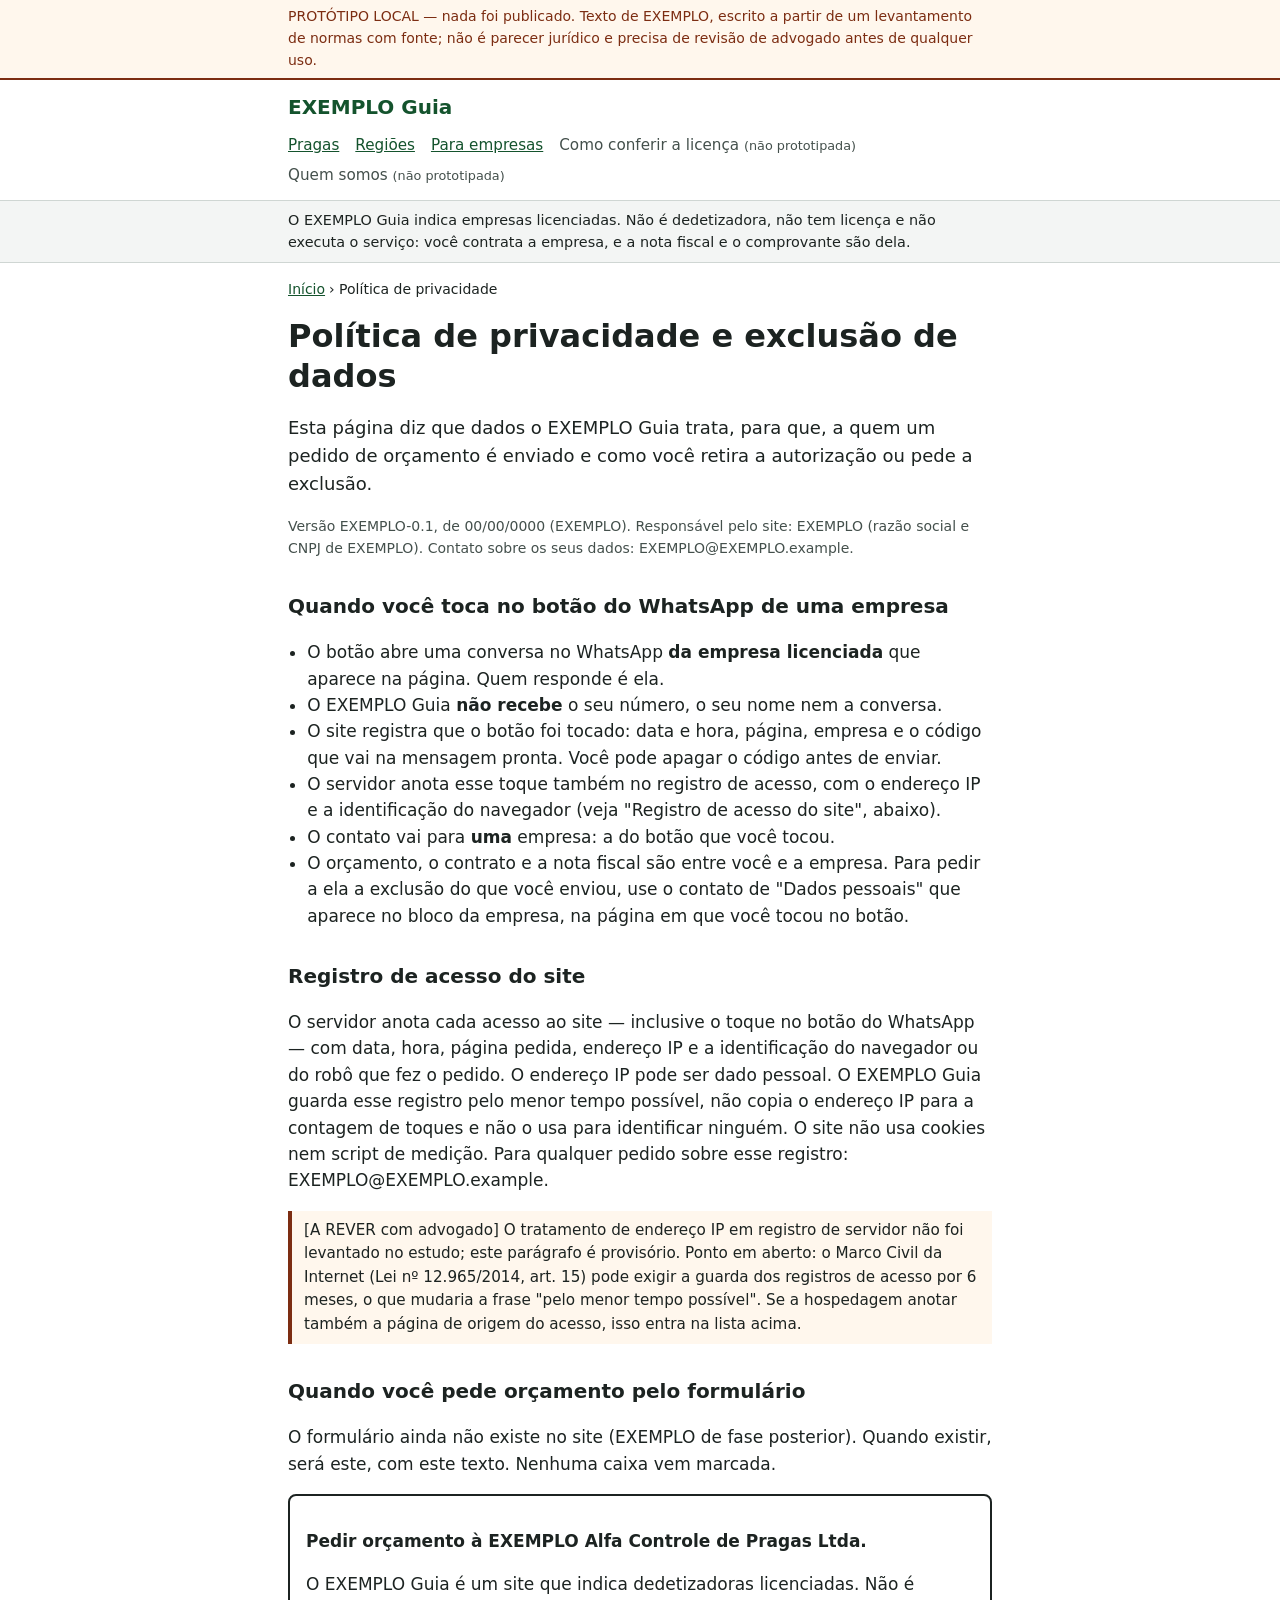
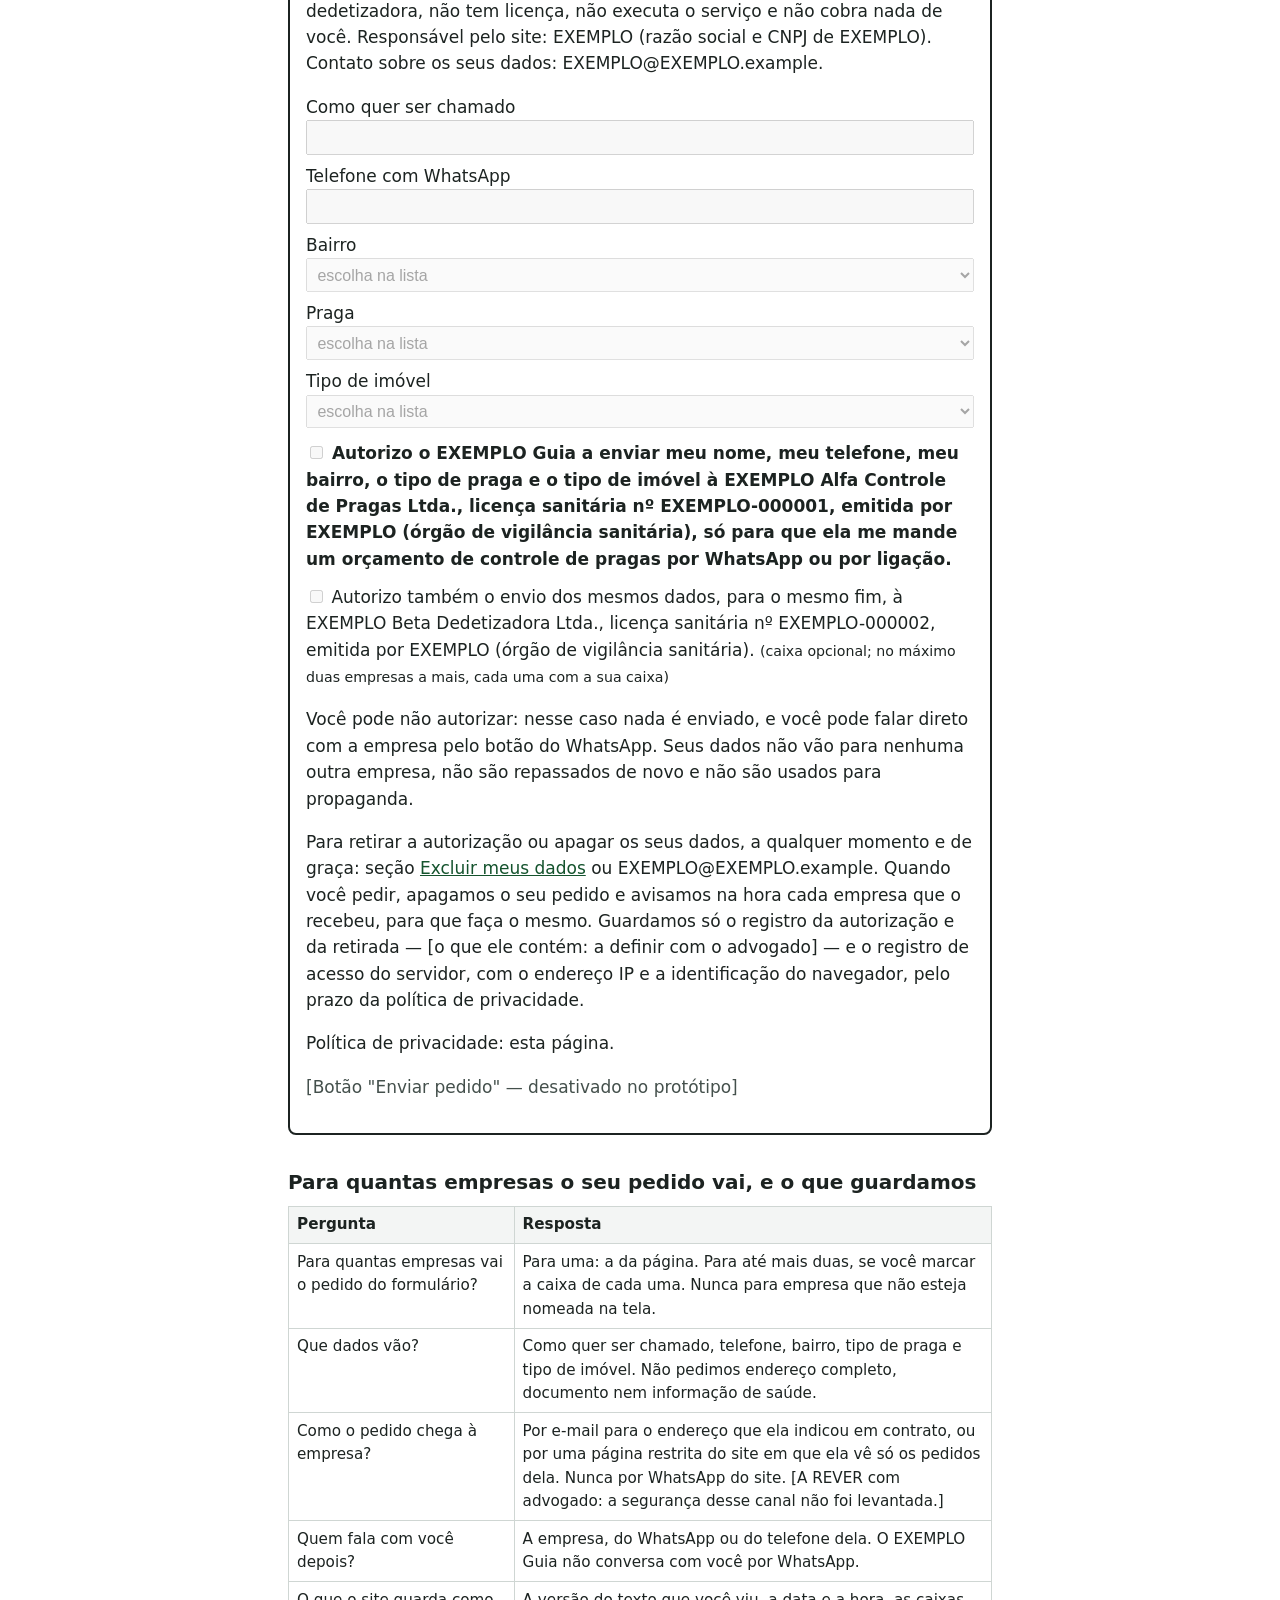
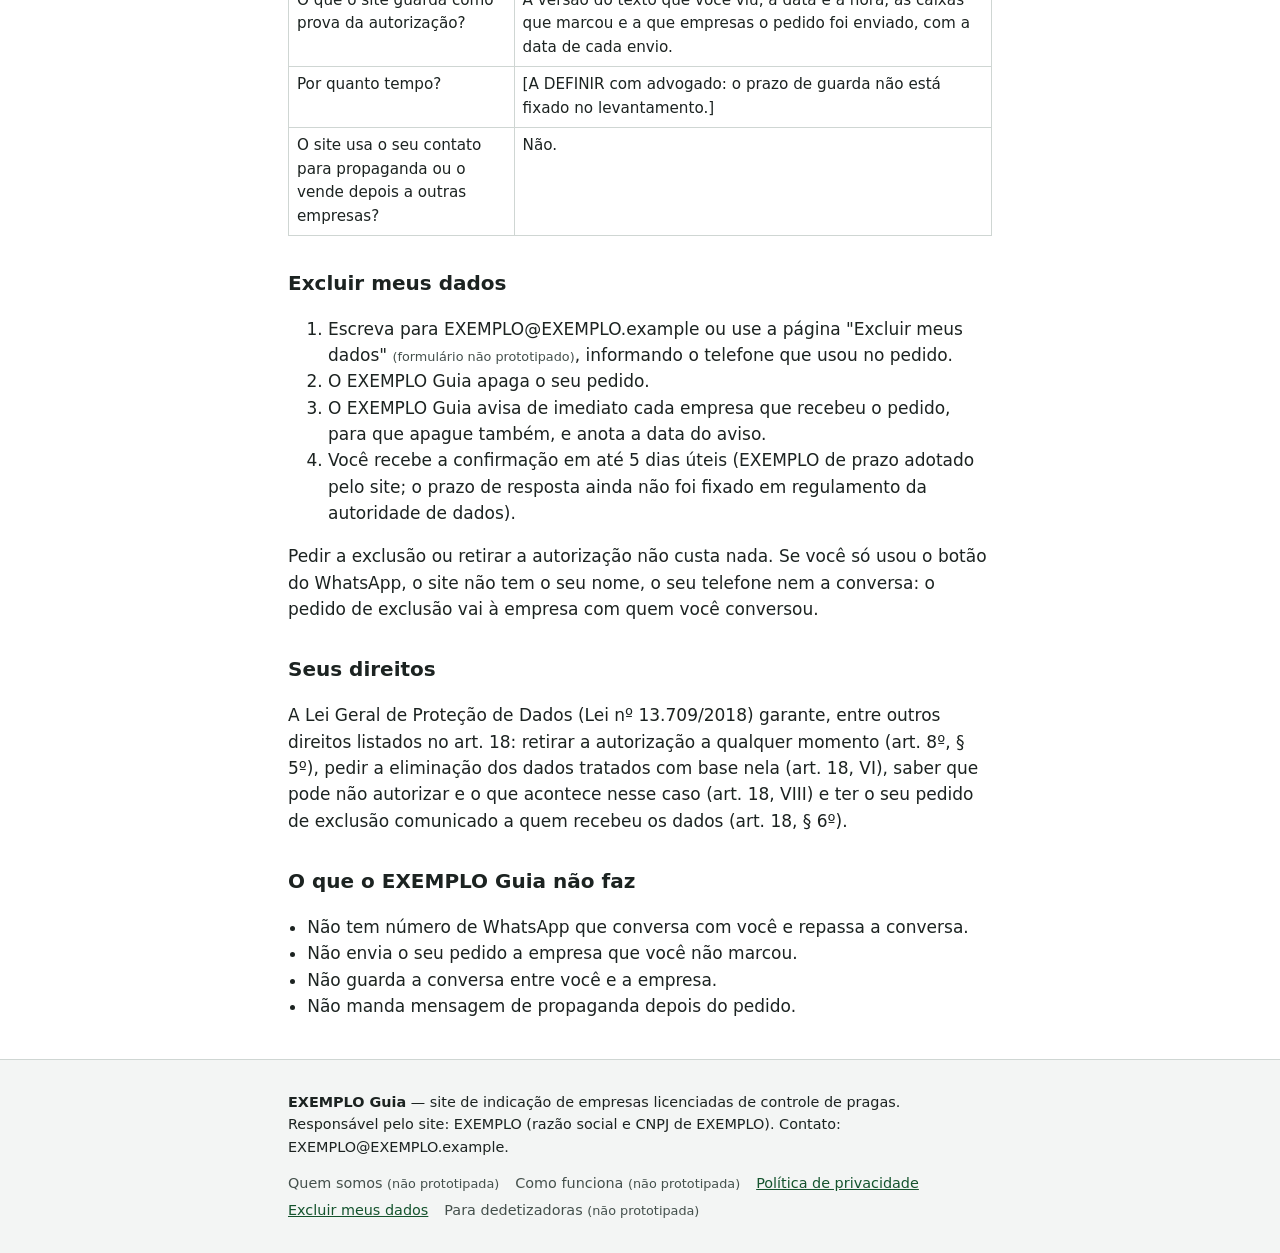
==== commit 49ff8237: "segunda passada: item 7 - 11 achados aplicados ao prototipo (aviso do botao, politica, bloco de bair" ====
--- a/prototipo/privacidade/index.html
+++ b/prototipo/privacidade/index.html
@@ -64,17 +64,17 @@
       <li>O botão abre uma conversa no WhatsApp <strong>da empresa licenciada</strong> que aparece na página. Quem responde é ela.</li>
       <li>O EXEMPLO Guia <strong>não recebe</strong> o seu número, o seu nome nem a conversa.</li>
       <li>O site registra que o botão foi tocado: data e hora, página, empresa e o código que vai na mensagem pronta. Você pode apagar o código antes de enviar.</li>
-      <li>O servidor anota esse toque também no registro de acesso, com o endereço IP (veja "Registro de acesso do site", abaixo).</li>
+      <li>O servidor anota esse toque também no registro de acesso, com o endereço IP e a identificação do navegador (veja "Registro de acesso do site", abaixo).</li>
       <li>O contato vai para <strong>uma</strong> empresa: a do botão que você tocou.</li>
-      <li>O orçamento, o contrato e a nota fiscal são entre você e a empresa. Para pedir a ela a exclusão do que você enviou, use o canal que ela informar na conversa.</li>
+      <li>O orçamento, o contrato e a nota fiscal são entre você e a empresa. Para pedir a ela a exclusão do que você enviou, use o contato de "Dados pessoais" que aparece no bloco da empresa, na página em que você tocou no botão.</li>
     </ul>
   </section>
 
   <!-- V3: registro de acesso do servidor -->
   <section data-bloco="V3">
     <h2>Registro de acesso do site</h2>
-    <p>O servidor anota cada acesso ao site — inclusive o toque no botão do WhatsApp — com data, hora, página pedida e endereço IP. O endereço IP pode ser dado pessoal. O EXEMPLO Guia guarda esse registro pelo menor tempo possível, não copia o endereço IP para a contagem de toques e não o usa para identificar ninguém. O site não usa cookies nem script de medição. Para qualquer pedido sobre esse registro: EXEMPLO@EXEMPLO.example.</p>
-    <p class="a-escrever">[A REVER com advogado] O tratamento de endereço IP em registro de servidor não foi levantado no estudo; este parágrafo é provisório.</p>
+    <p>O servidor anota cada acesso ao site — inclusive o toque no botão do WhatsApp — com data, hora, página pedida, endereço IP e a identificação do navegador ou do robô que fez o pedido. O endereço IP pode ser dado pessoal. O EXEMPLO Guia guarda esse registro pelo menor tempo possível, não copia o endereço IP para a contagem de toques e não o usa para identificar ninguém. O site não usa cookies nem script de medição. Para qualquer pedido sobre esse registro: EXEMPLO@EXEMPLO.example.</p>
+    <p class="a-escrever">[A REVER com advogado] O tratamento de endereço IP em registro de servidor não foi levantado no estudo; este parágrafo é provisório. Ponto em aberto: o Marco Civil da Internet (Lei nº 12.965/2014, art. 15) pode exigir a guarda dos registros de acesso por 6 meses, o que mudaria a frase "pelo menor tempo possível". Se a hospedagem anotar também a página de origem do acesso, isso entra na lista acima.</p>
   </section>
 
   <!-- V4: formulário com autorização (via B) — texto do consentimento -->
@@ -97,7 +97,7 @@
       <label><input type="checkbox" disabled> Autorizo também o envio dos mesmos dados, para o mesmo fim, à EXEMPLO Beta Dedetizadora Ltda., licença sanitária nº EXEMPLO-000002, emitida por EXEMPLO (órgão de vigilância sanitária). <small>(caixa opcional; no máximo duas empresas a mais, cada uma com a sua caixa)</small></label>
 
       <p>Você pode não autorizar: nesse caso nada é enviado, e você pode falar direto com a empresa pelo botão do WhatsApp. Seus dados não vão para nenhuma outra empresa, não são repassados de novo e não são usados para propaganda.</p>
-      <p>Para retirar a autorização ou apagar os seus dados, a qualquer momento e de graça: seção <a href="#excluir">Excluir meus dados</a> ou EXEMPLO@EXEMPLO.example. Quando você pedir, apagamos o seu pedido e avisamos na hora cada empresa que o recebeu, para que faça o mesmo. Guardamos só o registro de que a autorização foi dada e de que foi retirada.</p>
+      <p>Para retirar a autorização ou apagar os seus dados, a qualquer momento e de graça: seção <a href="#excluir">Excluir meus dados</a> ou EXEMPLO@EXEMPLO.example. Quando você pedir, apagamos o seu pedido e avisamos na hora cada empresa que o recebeu, para que faça o mesmo. Guardamos só o registro da autorização e da retirada — [o que ele contém: a definir com o advogado] — e o registro de acesso do servidor, com o endereço IP e a identificação do navegador, pelo prazo da política de privacidade.</p>
       <p>Política de privacidade: esta página.</p>
       <p><span class="np">[Botão "Enviar pedido" — desativado no protótipo]</span></p>
     </div>
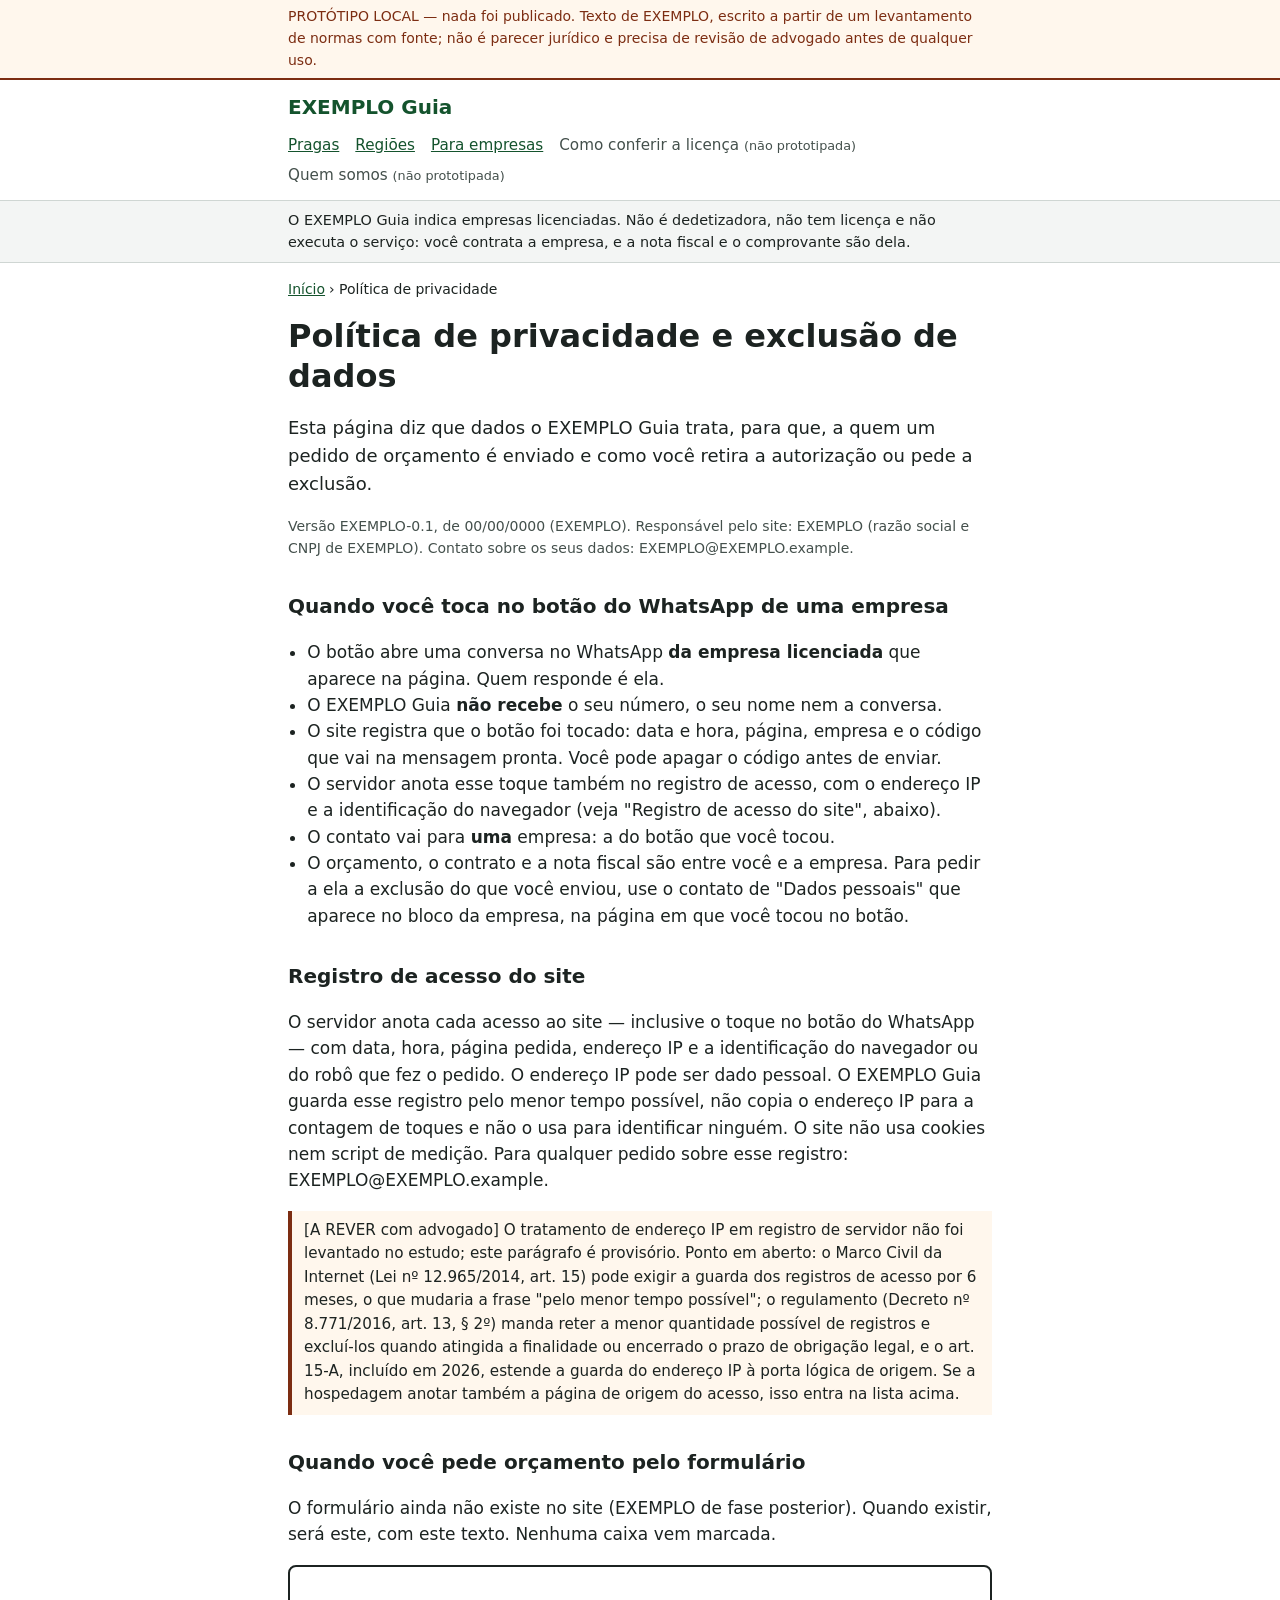
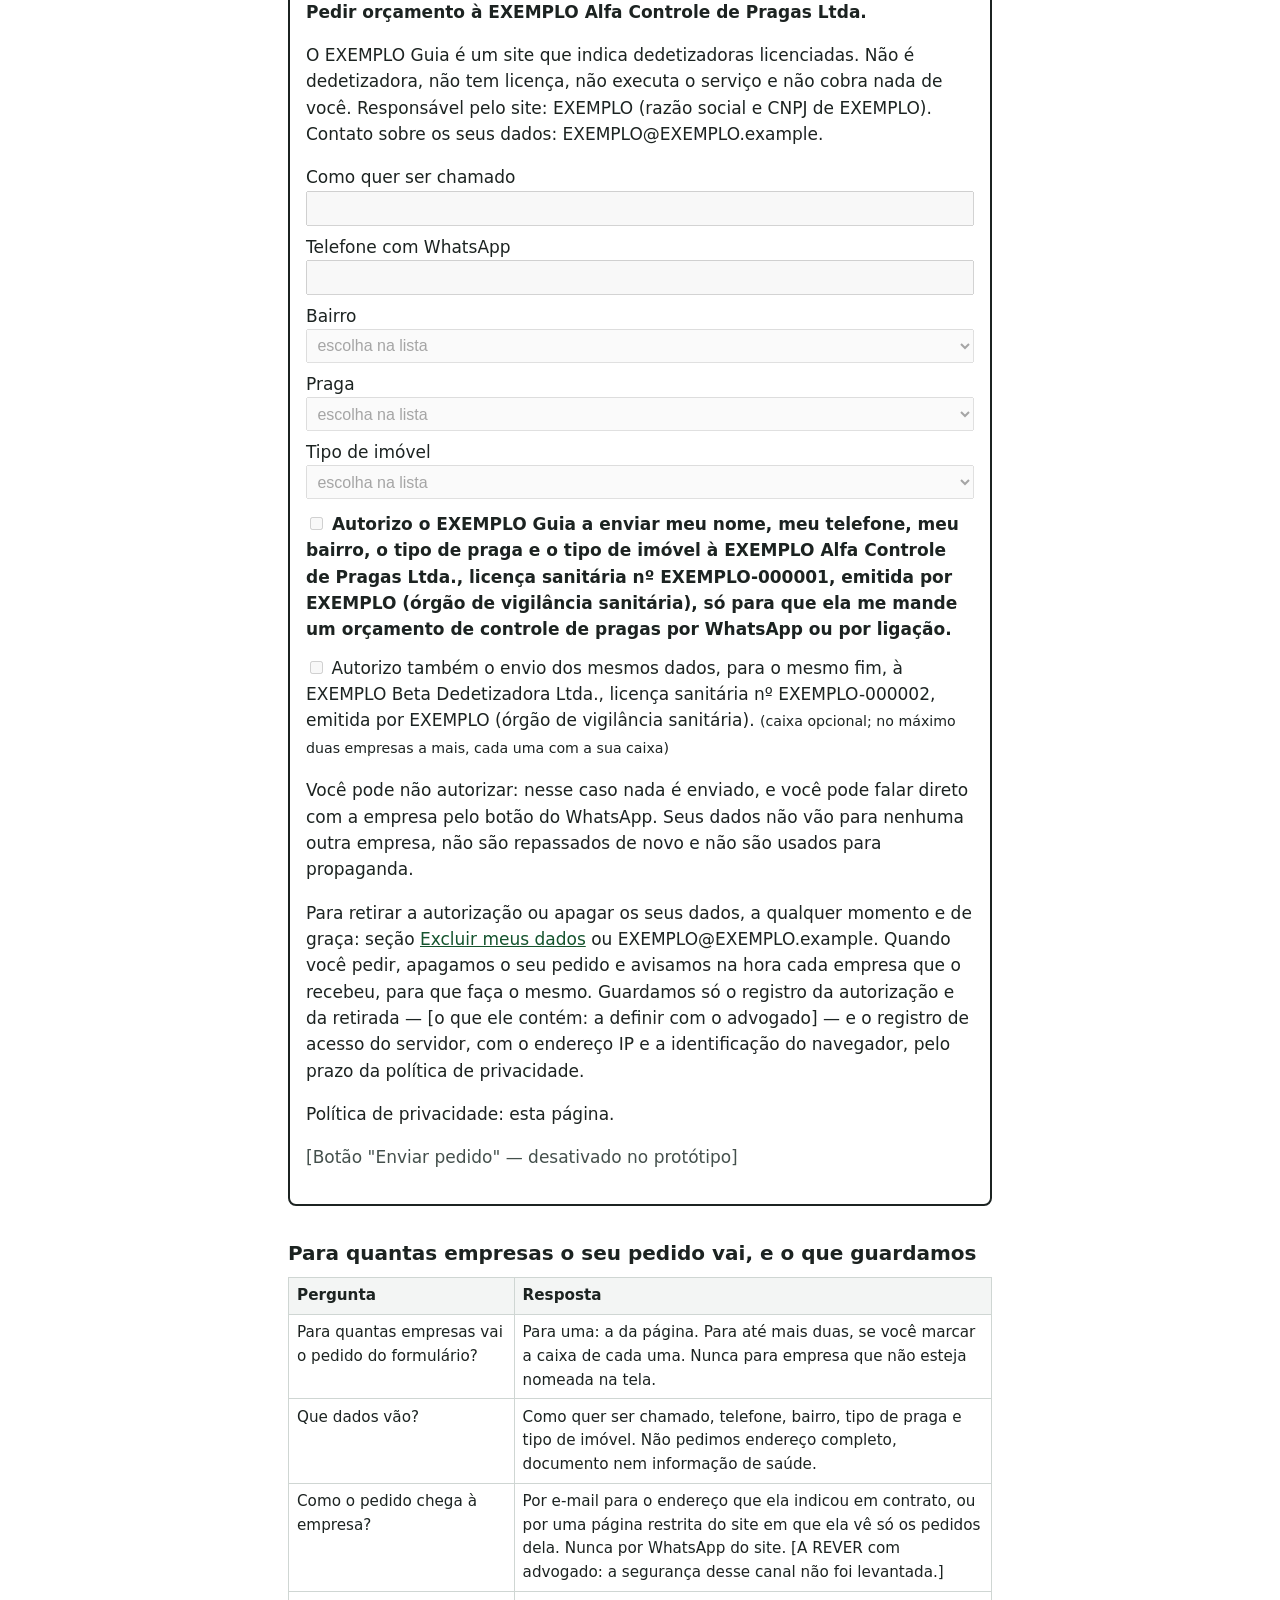
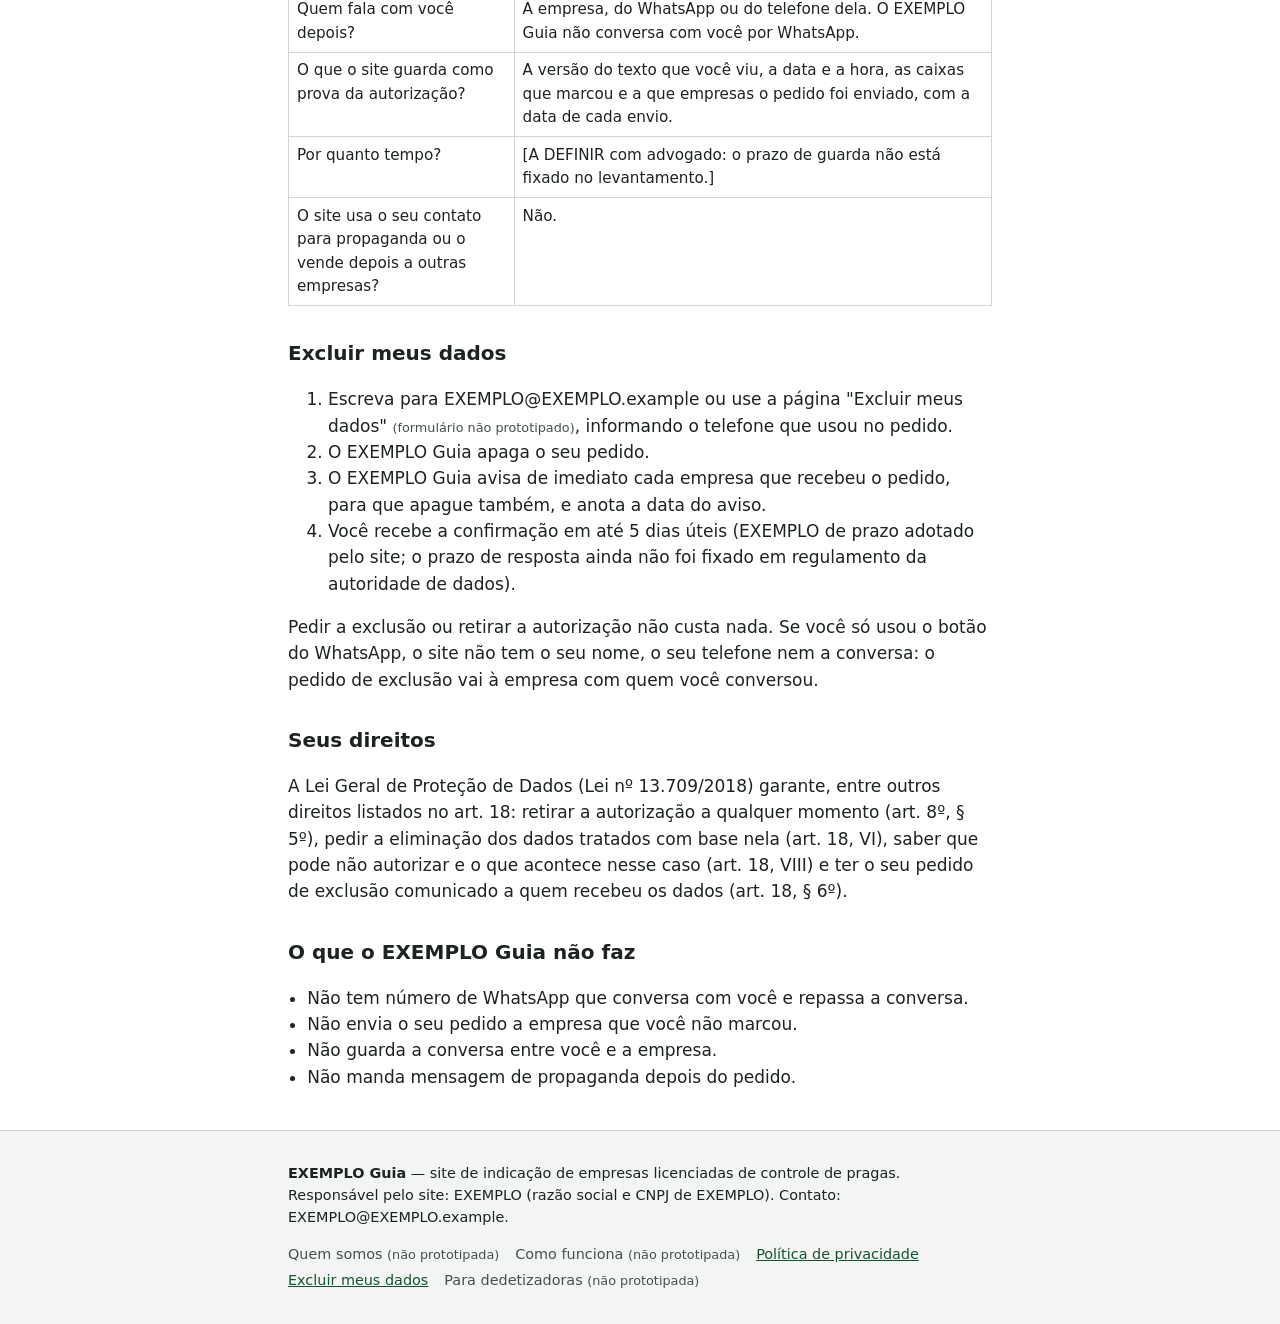
==== commit 169807af: "segunda passada: reserva 3 - 17 achados aplicados por corretor (correcoes2_reserva3.md); script mont" ====
--- a/prototipo/privacidade/index.html
+++ b/prototipo/privacidade/index.html
@@ -74,7 +74,7 @@
   <section data-bloco="V3">
     <h2>Registro de acesso do site</h2>
     <p>O servidor anota cada acesso ao site — inclusive o toque no botão do WhatsApp — com data, hora, página pedida, endereço IP e a identificação do navegador ou do robô que fez o pedido. O endereço IP pode ser dado pessoal. O EXEMPLO Guia guarda esse registro pelo menor tempo possível, não copia o endereço IP para a contagem de toques e não o usa para identificar ninguém. O site não usa cookies nem script de medição. Para qualquer pedido sobre esse registro: EXEMPLO@EXEMPLO.example.</p>
-    <p class="a-escrever">[A REVER com advogado] O tratamento de endereço IP em registro de servidor não foi levantado no estudo; este parágrafo é provisório. Ponto em aberto: o Marco Civil da Internet (Lei nº 12.965/2014, art. 15) pode exigir a guarda dos registros de acesso por 6 meses, o que mudaria a frase "pelo menor tempo possível". Se a hospedagem anotar também a página de origem do acesso, isso entra na lista acima.</p>
+    <p class="a-escrever">[A REVER com advogado] O tratamento de endereço IP em registro de servidor não foi levantado no estudo; este parágrafo é provisório. Ponto em aberto: o Marco Civil da Internet (Lei nº 12.965/2014, art. 15) pode exigir a guarda dos registros de acesso por 6 meses, o que mudaria a frase "pelo menor tempo possível"; o regulamento (Decreto nº 8.771/2016, art. 13, § 2º) manda reter a menor quantidade possível de registros e excluí-los quando atingida a finalidade ou encerrado o prazo de obrigação legal, e o art. 15-A, incluído em 2026, estende a guarda do endereço IP à porta lógica de origem. Se a hospedagem anotar também a página de origem do acesso, isso entra na lista acima.</p>
   </section>
 
   <!-- V4: formulário com autorização (via B) — texto do consentimento -->
